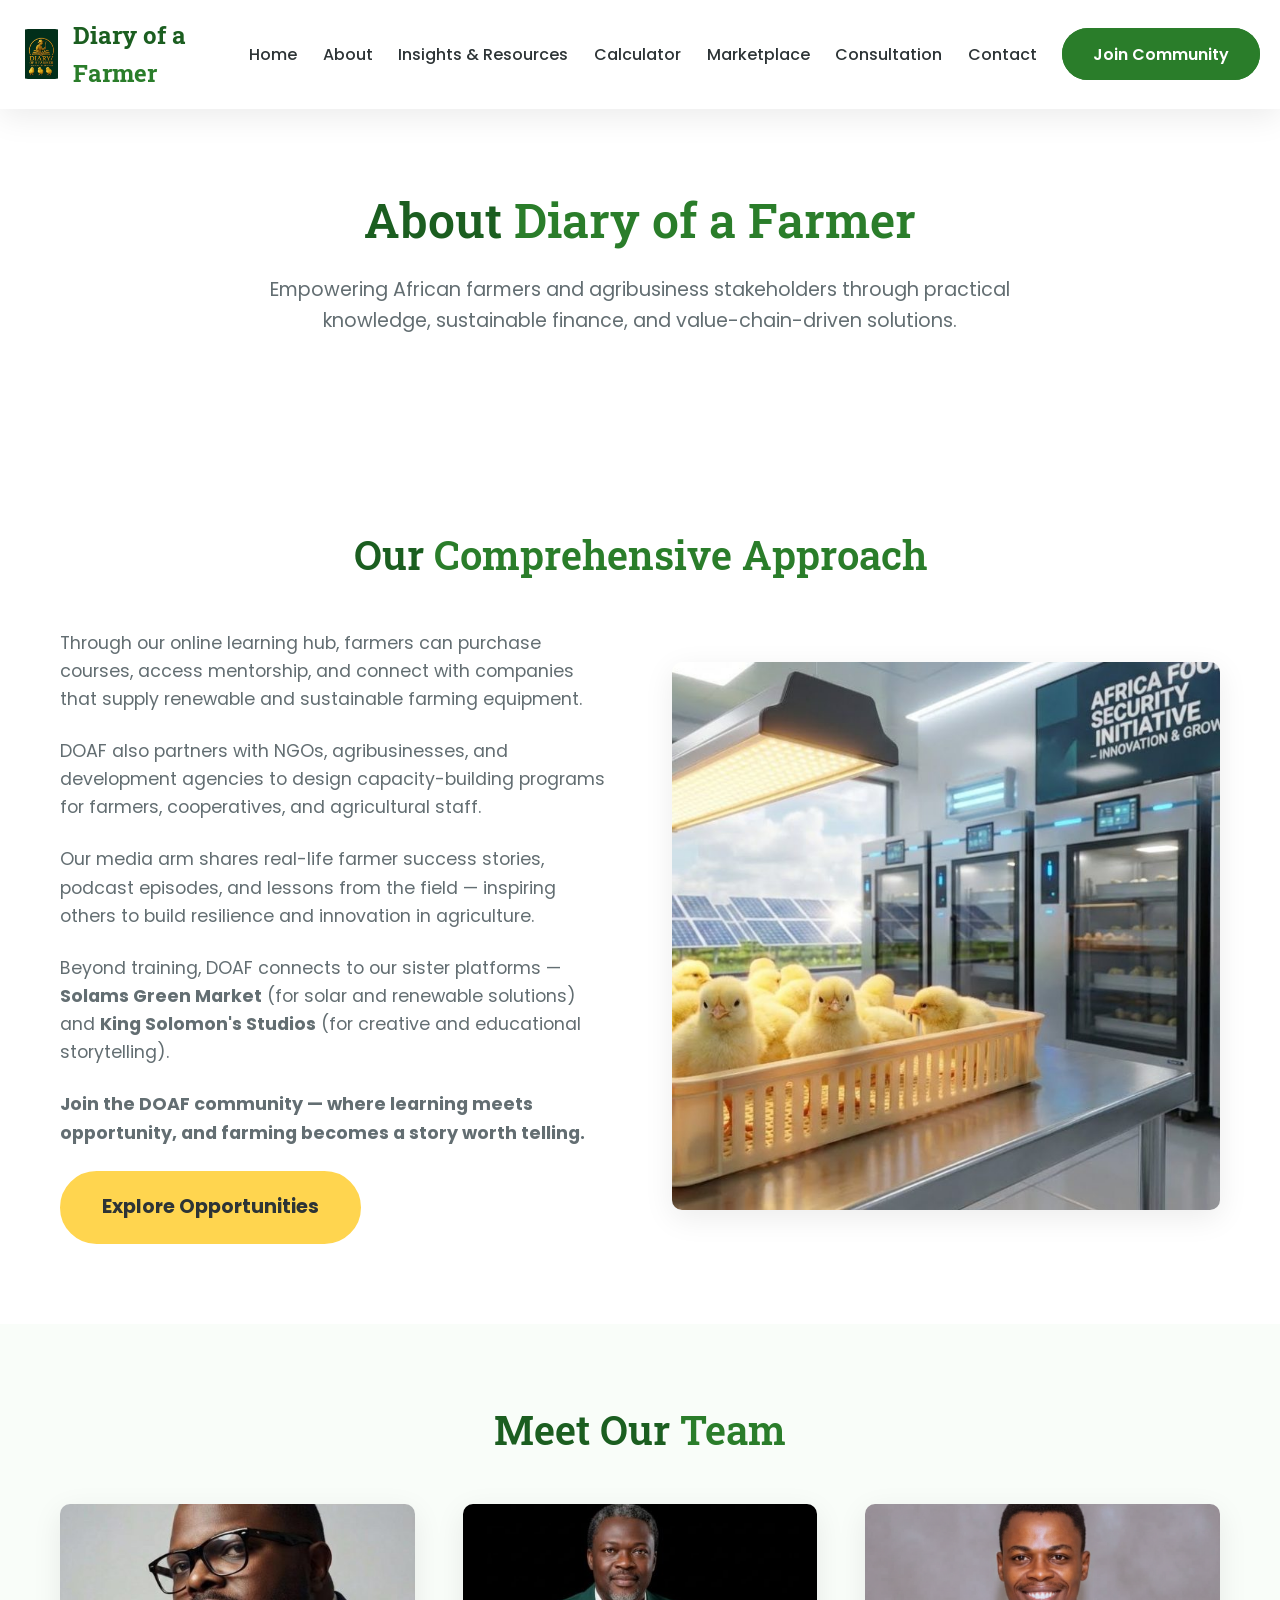
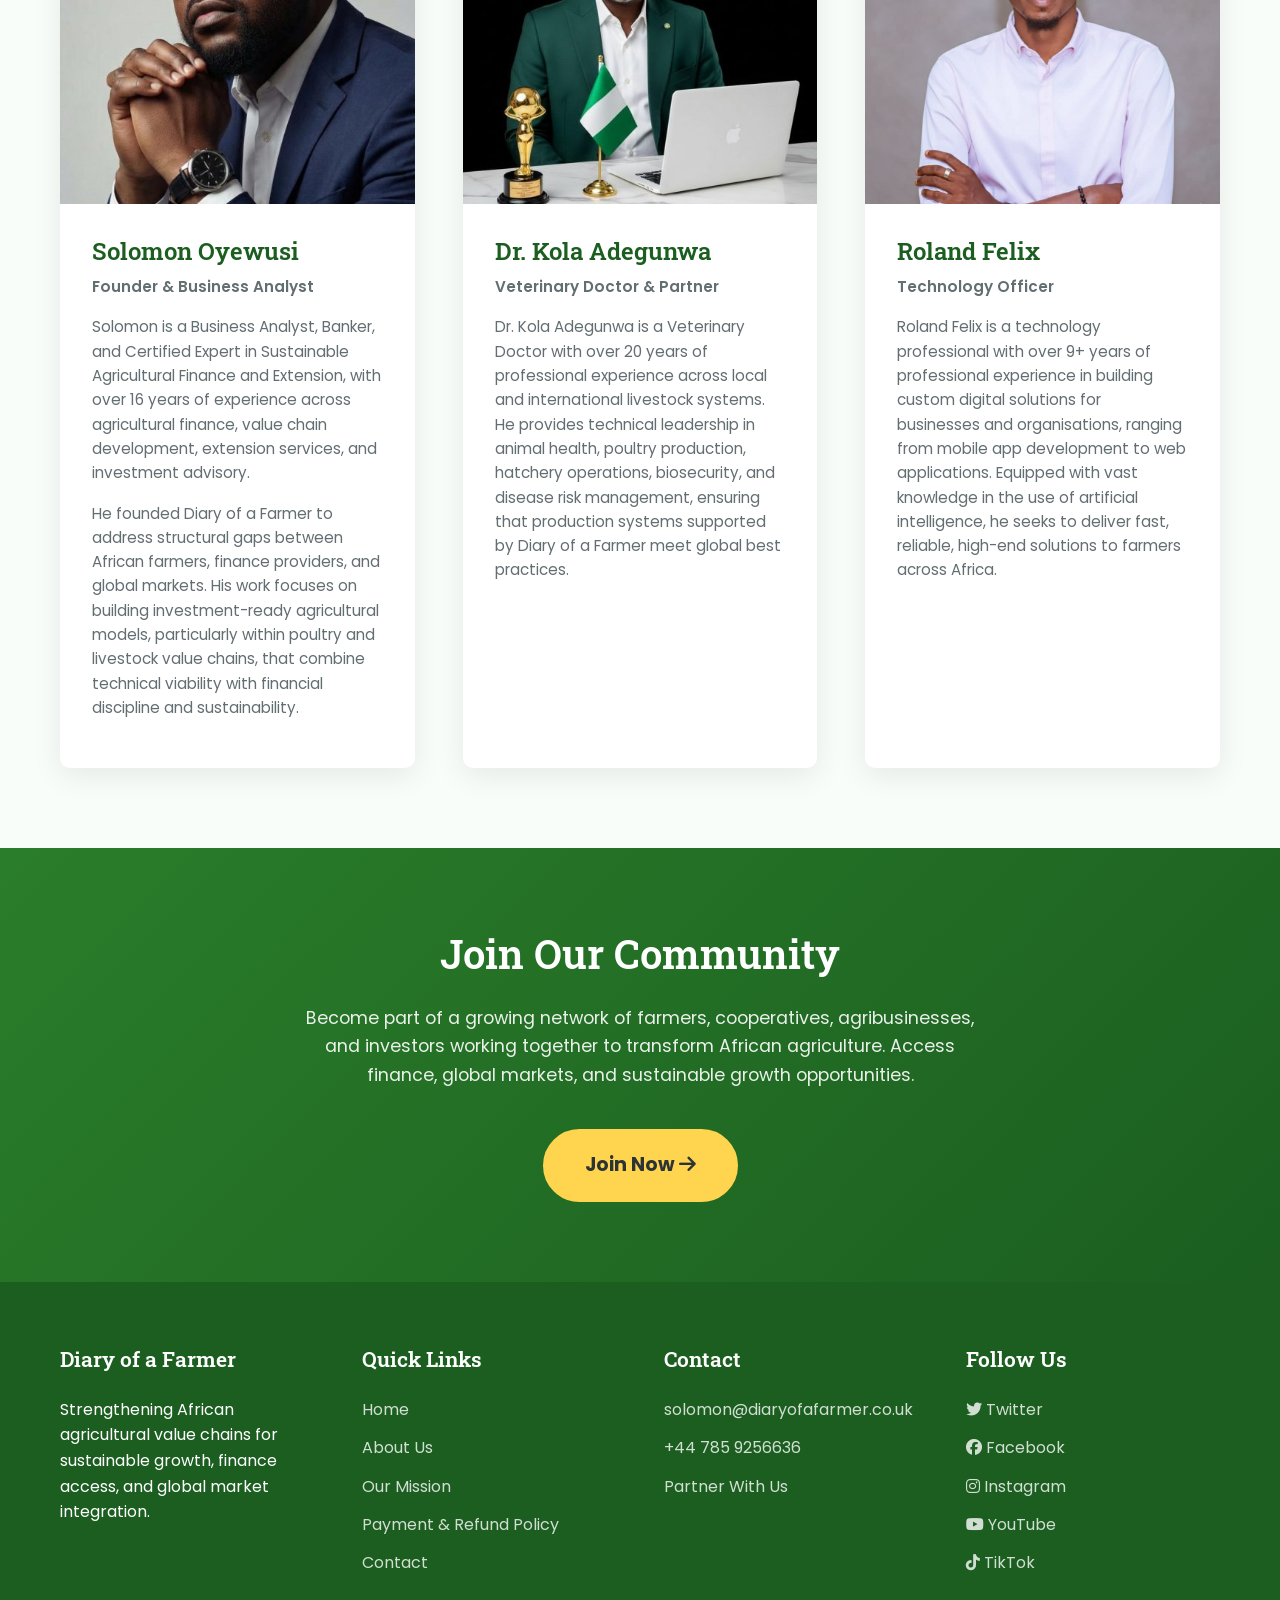
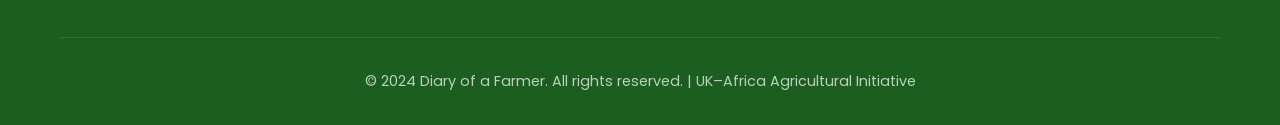
==== about.html @ 79dc4786 "Initial commit" ====
<!DOCTYPE html>
<html lang="en">
<head>
    <meta charset="UTF-8">
    <meta name="viewport" content="width=device-width, initial-scale=1.0">
    <title>About Us | Diary of a Farmer</title>
    <link rel="stylesheet" href="https://cdnjs.cloudflare.com/ajax/libs/font-awesome/6.4.0/css/all.min.css">
    <link rel="preconnect" href="https://fonts.googleapis.com">
    <link rel="preconnect" href="https://fonts.gstatic.com" crossorigin>
    <link href="https://fonts.googleapis.com/css2?family=Poppins:wght@300;400;500;600;700&family=Roboto+Slab:wght@400;500;600;700&display=swap" rel="stylesheet">
    <link rel="icon" type="image/jpeg" href="image/logo.jpeg">
    <link rel="stylesheet" href="styles.css">
</head>
<body>
    <!-- Header & Navigation (loaded dynamically) -->
    <header data-component="header"></header>

    <!-- Hero Section -->
    <section class="hero">
        <div class="container hero-content">
            <h1>About <span>Diary of a Farmer</span></h1>
            <p class="hero-subtitle">Empowering African farmers and agribusiness stakeholders through practical knowledge, sustainable finance, and value-chain-driven solutions.</p>
        </div>
    </section>

    <!-- About Content Section -->
    <section class="section">
        <div class="container">
            <h2 class="section-title">Our <span>Comprehensive Approach</span></h2>
            <div class="about-content">
                <div class="about-text">
                    <p>Through our online learning hub, farmers can purchase courses, access mentorship, and connect with companies that supply renewable and sustainable farming equipment.</p>
                    
                    <p>DOAF also partners with NGOs, agribusinesses, and development agencies to design capacity-building programs for farmers, cooperatives, and agricultural staff.</p>
                    
                    <p>Our media arm shares real-life farmer success stories, podcast episodes, and lessons from the field — inspiring others to build resilience and innovation in agriculture.</p>
                    
                    <p>Beyond training, DOAF connects to our sister platforms — <strong>Solams Green Market</strong> (for solar and renewable solutions) and <strong>King Solomon's Studios</strong> (for creative and educational storytelling).</p>
                    
                    <p><strong>Join the DOAF community — where learning meets opportunity, and farming becomes a story worth telling.</strong></p>
                    
                    <a href="index.html#join" class="cta-button-large">Explore Opportunities</a>
                </div>
                <div class="about-image">
                    <img src="image/about.jpg" alt="Diary of a Farmer - Community and Learning">
                </div>
            </div>
        </div>
    </section>

    <!-- Team Section -->
    <section class="section mission">
        <div class="container">
            <h2 class="section-title">Meet Our <span>Team</span></h2>
            <div class="team-members-grid">
                <div class="team-member-card">
                    <div class="team-image">
                        <img src="image/founder.jpg" alt="Solomon Oyewusi - Founder">
                    </div>
                    <div class="team-info">
                        <h3>Solomon Oyewusi</h3>
                        <p class="team-role">Founder & Business Analyst</p>
                        <p>Solomon is a Business Analyst, Banker, and Certified Expert in Sustainable Agricultural Finance and Extension, with over 16 years of experience across agricultural finance, value chain development, extension services, and investment advisory.</p>
                        <p>He founded Diary of a Farmer to address structural gaps between African farmers, finance providers, and global markets. His work focuses on building investment-ready agricultural models, particularly within poultry and livestock value chains, that combine technical viability with financial discipline and sustainability.</p>
                    </div>
                </div>

                <div class="team-member-card">
                    <div class="team-image">
                        <img src="image/vet.jpg" alt="Dr. Kola Adegunwa - Veterinary Doctor">
                    </div>
                    <div class="team-info">
                        <h3>Dr. Kola Adegunwa</h3>
                        <p class="team-role">Veterinary Doctor & Partner</p>
                        <p>Dr. Kola Adegunwa is a Veterinary Doctor with over 20 years of professional experience across local and international livestock systems. He provides technical leadership in animal health, poultry production, hatchery operations, biosecurity, and disease risk management, ensuring that production systems supported by Diary of a Farmer meet global best practices.</p>
                    </div>
                </div>

                <div class="team-member-card">
                    <div class="team-image">
                        <img src="image/tech-officer.PNG" alt="Roland Felix - Technology Officer">
                    </div>
                    <div class="team-info">
                        <h3>Roland Felix</h3>
                        <p class="team-role">Technology Officer</p>
                        <p>Roland Felix is a technology professional with over 9+ years of professional experience in building custom digital solutions for businesses and organisations, ranging from mobile app development to web applications. Equipped with vast knowledge in the use of artificial intelligence, he seeks to deliver fast, reliable, high-end solutions to farmers across Africa.</p>
                    </div>
                </div>
            </div>
        </div>
    </section>
    
     <!-- CTA Section -->
    <section class="cta-section" id="join">
        <div class="container">
            <h2>Join Our Community</h2>
            <p>Become part of a growing network of farmers, cooperatives, agribusinesses, and investors working together to transform African agriculture. Access finance, global markets, and sustainable growth opportunities.</p>
            <a href="#" class="cta-button-large" id="joinButton">Join Now <i class="fas fa-arrow-right"></i></a>
        </div>
    </section>

    <!-- Footer (loaded dynamically) -->
    <footer data-component="footer"></footer>

    <script src="script.js"></script>
</body>
</html>
---- styles.css ----
:root {
    --primary-green: #2a7d2a;
    --light-green: #4caf50;
    --dark-green: #1b5e20;
    --accent-yellow: #ffd54f;
    --light-bg: #f9fdf9;
    --dark-text: #2d3436;
    --light-text: #636e72;
    --white: #ffffff;
    --shadow: 0 8px 30px rgba(0, 0, 0, 0.08);
    --transition: all 0.3s ease;
}

* {
    margin: 0;
    padding: 0;
    box-sizing: border-box;
}

html {
    scroll-behavior: smooth;
}

body {
    font-family: 'Poppins', sans-serif;
    line-height: 1.6;
    color: var(--dark-text);
    background-color: var(--white);
    overflow-x: hidden;
}

h1, h2, h3, h4 {
    font-family: 'Roboto Slab', serif;
    font-weight: 600;
    line-height: 1.3;
    margin-bottom: 1rem;
}

.container {
    width: 100%;
    max-width: 1200px;
    margin: 0 auto;
    padding: 0 20px;
}

/* Header & Navigation */
header {
    background-color: var(--white);
    box-shadow: var(--shadow);
    position: sticky;
    top: 0;
    z-index: 1000;
    padding: 1rem 0;
}

.header-container {
    display: flex;
    justify-content: space-between;
    align-items: center;
    max-width: 1400px;
    width: 100%;
    margin: 0 auto;
}

.logo {
    display: flex;
    align-items: center;
    gap: 10px;
    text-decoration: none;
}

.logo-icon {
    color: var(--primary-green);
    font-size: 2rem;
}

.logo-img {
    width: 50px;
    height: 50px;
    object-fit: contain;
    border-radius: 8px;
}

.logo-text {
    font-family: 'Roboto Slab', serif;
    font-weight: 700;
    font-size: 1.5rem;
    color: var(--dark-green);
}

.logo-text span {
    color: var(--primary-green);
}

.nav-menu {
    display: flex;
    list-style: none;
    gap: 1.6rem;
    flex-wrap: nowrap;
}

.nav-menu > li {
    white-space: nowrap;
}

.dropdown {
    position: relative;
}

.dropdown-toggle {
    background: none;
    border: none;
    cursor: pointer;
    font-size: 1rem;
    font-family: 'Poppins', sans-serif;
    padding: 0;
}

.dropdown-toggle::after {
    content: '\25BE';
    margin-left: 0.45rem;
    font-size: 0.75rem;
    color: var(--light-text);
}

.dropdown-menu {
    list-style: none;
    position: absolute;
    top: calc(100% + 0.8rem);
    left: 0;
    min-width: 220px;
    background-color: var(--white);
    border-radius: 12px;
    box-shadow: var(--shadow);
    padding: 0.8rem 0;
    display: flex;
    flex-direction: column;
    gap: 0.2rem;
    opacity: 0;
    visibility: hidden;
    transform: translateY(10px);
    transition: var(--transition);
    z-index: 1001;
}

.dropdown-menu .nav-link {
    display: block;
    padding: 0.55rem 1.3rem;
    font-weight: 500;
}

.dropdown-menu .nav-link::after {
    display: none;
}

.dropdown.open .dropdown-menu,
.dropdown:hover .dropdown-menu {
    opacity: 1;
    visibility: visible;
    transform: translateY(0);
}

.dropdown.open .dropdown-toggle::after,
.dropdown:hover .dropdown-toggle::after {
    color: var(--primary-green);
}

.nav-link {
    text-decoration: none;
    color: var(--dark-text);
    font-weight: 500;
    transition: var(--transition);
    position: relative;
}

.nav-link:hover {
    color: var(--primary-green);
}

.nav-link::after {
    content: '';
    position: absolute;
    width: 0;
    height: 2px;
    background-color: var(--primary-green);
    bottom: -5px;
    left: 0;
    transition: var(--transition);
}

.nav-link:hover::after {
    width: 100%;
}

.cta-button {
    background-color: var(--primary-green);
    color: var(--white);
    padding: 0.8rem 1.8rem;
    border-radius: 50px;
    text-decoration: none;
    font-weight: 600;
    transition: var(--transition);
    border: 2px solid var(--primary-green);
}

.cta-button:hover {
    background-color: transparent;
    color: var(--primary-green);
}

.mobile-menu-btn {
    display: none;
    background: none;
    border: none;
    font-size: 1.5rem;
    color: var(--dark-green);
    cursor: pointer;
}

/* Hero Section */
.hero {
    padding: 5rem 0;
    background: linear-gradient(rgba(255, 255, 255, 0.9), rgba(255, 255, 255, 0.9)), url('https://images.unsplash.com/photo-1500382017468-9049fed747ef?ixlib=rb-4.0.3&ixid=M3wxMjA3fDB8MHxwaG90by1wYWdlfHx8fGVufDB8fHx8fA%3D%3D&auto=format&fit=crop&w=2070&q=80');
    background-size: cover;
    background-position: center;
}

.hero-content {
    max-width: 800px;
    text-align: center;
    margin: 0 auto;
}

.hero h1 {
    font-size: 3rem;
    color: var(--dark-green);
    margin-bottom: 1.5rem;
}

.hero h1 span {
    color: var(--primary-green);
}

.hero-subtitle {
    font-size: 1.2rem;
    color: var(--light-text);
    margin-bottom: 2rem;
}

.tagline {
    display: inline-block;
    background-color: var(--accent-yellow);
    color: var(--dark-text);
    padding: 0.5rem 1.5rem;
    border-radius: 50px;
    font-weight: 600;
    margin-bottom: 2rem;
    font-size: 1.1rem;
}

/* About Section */
.section {
    padding: 5rem 0;
}

.section-title {
    text-align: center;
    font-size: 2.5rem;
    color: var(--dark-green);
    margin-bottom: 3rem;
}

.section-title span {
    color: var(--primary-green);
}

.about-content {
    display: grid;
    grid-template-columns: 1fr 1fr;
    gap: 4rem;
    align-items: center;
}

.about-text p {
    margin-bottom: 1.5rem;
    font-size: 1.1rem;
    color: var(--light-text);
}

.highlight-box {
    background-color: var(--light-bg);
    border-left: 5px solid var(--primary-green);
    padding: 2rem;
    border-radius: 0 10px 10px 0;
    margin-top: 2rem;
}

.highlight-box h3 {
    color: var(--dark-green);
    margin-bottom: 1rem;
}

.about-image {
    border-radius: 10px;
    overflow: hidden;
    box-shadow: var(--shadow);
}

.about-image img {
    width: 100%;
    height: auto;
    display: block;
    transition: transform 0.5s ease;
}

.about-image:hover img {
    transform: scale(1.05);
}

/* Mission Section */
.mission {
    background-color: var(--light-bg);
}

.mission-cards {
    display: grid;
    grid-template-columns: repeat(auto-fit, minmax(300px, 1fr));
    gap: 2rem;
    margin-top: 3rem;
}

.mission-card {
    background-color: var(--white);
    padding: 2rem;
    border-radius: 10px;
    box-shadow: var(--shadow);
    transition: var(--transition);
    text-align: center;
    background-size: cover;
    background-position: center;
    position: relative;
    min-height: 400px;
    display: flex;
    flex-direction: column;
    justify-content: flex-end;
    overflow: hidden;
}

.mission-card::before {
    content: '';
    position: absolute;
    top: 0;
    left: 0;
    right: 0;
    bottom: 0;
    background: linear-gradient(180deg, rgba(0,0,0,0.3) 0%, rgba(0,0,0,0.7) 100%);
    z-index: 1;
}

.mission-card-content {
    position: relative;
    z-index: 2;
    color: var(--white);
    width: 100%;
    display: flex;
    flex-direction: column;
    align-items: center;
}

.mission-card h3 {
    color: var(--white);
}

.mission-card p {
    color: rgba(255,255,255,0.95);
}

.mission-card:hover {
    transform: translateY(-10px);
}

.mission-icon {
    font-size: 3rem;
    color: var(--white);
    margin-bottom: 1.5rem;
}

/* Blog Section */
.blog-section {
    background-color: var(--white);
}

.blog-grid {
    display: grid;
    grid-template-columns: repeat(auto-fit, minmax(280px, 1fr));
    gap: 2rem;
}

.blog-card {
    background-color: var(--white);
    border: 1px solid #e8efe8;
    border-radius: 12px;
    overflow: hidden;
    box-shadow: var(--shadow);
    transition: var(--transition);
    display: flex;
    flex-direction: column;
}

.blog-card:hover {
    transform: translateY(-6px);
}

.blog-image {
    width: 100%;
    height: 200px;
    object-fit: cover;
    background: linear-gradient(135deg, #e8f5e9, #f1f8e9);
}

.blog-card-body {
    padding: 1.4rem;
    display: flex;
    flex-direction: column;
    gap: 0.9rem;
    flex: 1;
}

.blog-date {
    font-size: 0.9rem;
    color: var(--light-text);
}

.blog-card-title {
    font-size: 1.3rem;
    color: var(--dark-green);
    margin: 0;
}

.blog-excerpt {
    color: var(--light-text);
    margin: 0;
}

.blog-read-link {
    margin-top: auto;
    color: var(--primary-green);
    text-decoration: none;
    font-weight: 600;
}

.blog-read-link:hover {
    color: var(--dark-green);
}

.blog-status {
    grid-column: 1 / -1;
    text-align: center;
    color: var(--light-text);
    font-size: 1.05rem;
}

.blog-footer-link {
    margin-top: 2rem;
    text-align: center;
}

/* Marketplace Section */
.marketplace-section {
    background-color: var(--light-bg);
}

.marketplace-grid {
    display: grid;
    grid-template-columns: repeat(auto-fit, minmax(250px, 1fr));
    gap: 2rem;
}

.product-card {
    background-color: var(--white);
    border: 1px solid #e8efe8;
    border-radius: 12px;
    overflow: hidden;
    box-shadow: var(--shadow);
    transition: var(--transition);
    display: flex;
    flex-direction: column;
}

.product-card:hover {
    transform: translateY(-6px);
    box-shadow: 0 12px 40px rgba(0, 0, 0, 0.12);
}

.product-image-wrapper {
    position: relative;
    overflow: hidden;
    height: 220px;
}

.product-image {
    width: 100%;
    height: 100%;
    object-fit: cover;
    background: linear-gradient(135deg, #e8f5e9, #f1f8e9);
    transition: transform 0.3s ease;
}

.product-card:hover .product-image {
    transform: scale(1.05);
}

.product-overlay {
    position: absolute;
    top: 0;
    left: 0;
    right: 0;
    bottom: 0;
    background-color: rgba(42, 125, 42, 0.85);
    display: flex;
    align-items: center;
    justify-content: center;
    opacity: 0;
    transition: opacity 0.3s ease;
}

.product-card:hover .product-overlay {
    opacity: 1;
}

.view-product-btn {
    background-color: var(--accent-yellow);
    color: var(--dark-text);
    padding: 0.8rem 1.5rem;
    border-radius: 25px;
    text-decoration: none;
    font-weight: 600;
    font-size: 0.95rem;
    transition: var(--transition);
    display: inline-flex;
    align-items: center;
    gap: 0.5rem;
}

.view-product-btn:hover {
    background-color: var(--white);
    transform: scale(1.05);
}

.product-card-body {
    padding: 1.4rem;
    display: flex;
    flex-direction: column;
    gap: 0.8rem;
    flex: 1;
}

.product-title {
    font-size: 1.1rem;
    color: var(--dark-green);
    margin: 0;
    line-height: 1.4;
}

.product-description {
    color: var(--light-text);
    margin: 0;
    font-size: 0.9rem;
    line-height: 1.5;
    flex-grow: 1;
}

.product-price {
    margin-top: auto;
    font-weight: 700;
    font-size: 1.2rem;
    color: var(--primary-green);
}

.original-price {
    color: var(--light-text);
    text-decoration: line-through;
    font-size: 0.9rem;
    margin-right: 0.8rem;
}

.sale-price {
    color: #d32f2f;
    font-size: 1.3rem;
}

.marketplace-status {
    grid-column: 1 / -1;
    text-align: center;
    color: var(--light-text);
    font-size: 1.05rem;
}

.marketplace-footer-link {
    margin-top: 2rem;
    text-align: center;
}

.marketplace-policy-note {
    margin-top: 1rem;
    text-align: center;
    color: var(--light-text);
    font-size: 0.95rem;
    line-height: 1.5;
}

.marketplace-policy-note a {
    color: var(--primary-green);
    font-weight: 600;
    text-decoration: none;
}

.marketplace-policy-note a:hover {
    text-decoration: underline;
}

/* CTA Section */
.cta-section {
    text-align: center;
    padding: 5rem 0;
    background: linear-gradient(135deg, var(--primary-green), var(--dark-green));
    color: var(--white);
}

.cta-section h2 {
    font-size: 2.5rem;
    margin-bottom: 1.5rem;
}

.cta-section p {
    max-width: 700px;
    margin: 0 auto 2.5rem;
    font-size: 1.1rem;
    opacity: 0.9;
}

.cta-button-large {
    background-color: var(--accent-yellow);
    color: var(--dark-text);
    padding: 1.2rem 2.5rem;
    border-radius: 50px;
    text-decoration: none;
    font-weight: 700;
    font-size: 1.2rem;
    transition: var(--transition);
    display: inline-block;
    border: 2px solid var(--accent-yellow);
}

.cta-button-large:hover {
    background-color: transparent;
    color: var(--accent-yellow);
}

/* Footer */
footer {
    background-color: var(--dark-green);
    color: var(--white);
    padding: 4rem 0 2rem;
}

.footer-content {
    display: grid;
    grid-template-columns: repeat(auto-fit, minmax(250px, 1fr));
    gap: 3rem;
    margin-bottom: 3rem;
}

.footer-column h3 {
    color: var(--white);
    margin-bottom: 1.5rem;
    font-size: 1.3rem;
}

.footer-links {
    list-style: none;
}

.footer-links li {
    margin-bottom: 0.8rem;
}

.footer-links a {
    color: rgba(255, 255, 255, 0.8);
    text-decoration: none;
    transition: var(--transition);
}

.footer-links a:hover {
    color: var(--accent-yellow);
    padding-left: 5px;
}

.copyright {
    text-align: center;
    padding-top: 2rem;
    border-top: 1px solid rgba(255, 255, 255, 0.1);
    color: rgba(255, 255, 255, 0.7);
    font-size: 0.9rem;
}

/* Responsive Design */
@media (max-width: 992px) {
    .hero h1 {
        font-size: 2.5rem;
    }
    
    .about-content {
        grid-template-columns: 1fr;
        gap: 3rem;
    }
    
    .about-image {
        order: -1;
    }
}

@media (max-width: 768px) {
    .nav-menu {
        position: fixed;
        top: 80px;
        left: -100%;
        flex-direction: column;
        background-color: var(--white);
        width: 100%;
        text-align: center;
        transition: var(--transition);
        box-shadow: var(--shadow);
        padding: 2rem 0;
        z-index: 999;
    }

    .nav-menu.active {
        left: 0;
    }

    .mobile-menu-btn {
        display: block;
    }

    .dropdown {
        width: 100%;
    }

    .dropdown-toggle {
        width: 100%;
        text-align: center;
        padding: 0.4rem 0;
    }

    .dropdown-menu {
        position: static;
        opacity: 1;
        visibility: visible;
        transform: none;
        box-shadow: none;
        background-color: transparent;
        padding: 0;
        display: none;
    }

    .dropdown.open .dropdown-menu {
        display: flex;
    }

    .dropdown-menu .nav-link {
        padding: 0.5rem 0;
    }

    .hero h1 {
        font-size: 2rem;
    }

    .section-title {
        font-size: 2rem;
    }
    
    .cta-section h2 {
        font-size: 2rem;
    }
}

@media (max-width: 576px) {
    .hero {
        padding: 3rem 0;
    }
    
    .section {
        padding: 3rem 0;
    }
    
    .cta-section {
        padding: 3rem 0;
    }
    
    .hero h1 {
        font-size: 1.8rem;
    }
}

/* Team Members Section */
.team-members-grid {
    display: grid;
    grid-template-columns: repeat(auto-fit, minmax(350px, 1fr));
    gap: 3rem;
    margin-top: 3rem;
}

.team-member-card {
    background-color: var(--white);
    border-radius: 10px;
    box-shadow: var(--shadow);
    overflow: hidden;
    transition: var(--transition);
}

.team-member-card:hover {
    transform: translateY(-10px);
    box-shadow: 0 12px 40px rgba(0, 0, 0, 0.15);
}

.team-image {
    width: 100%;
    height: 300px;
    overflow: hidden;
}

.team-image img {
    width: 100%;
    height: 100%;
    object-fit: cover;
    transition: transform 0.5s ease;
}

.team-member-card:hover .team-image img {
    transform: scale(1.05);
}

.team-info {
    padding: 2rem;
}

.team-info h3 {
    color: var(--dark-green);
    margin-bottom: 0.5rem;
    font-size: 1.5rem;
}

.team-role {
    color: var(--primary-green);
    font-weight: 600;
    margin-bottom: 1rem;
    font-size: 1.1rem;
}

.team-info p {
    color: var(--light-text);
    font-size: 0.95rem;
    margin-bottom: 1rem;
    line-height: 1.6;
}

/* Contact Page Styles */
.contact-wrapper {
    display: grid;
    grid-template-columns: 1fr 1fr;
    gap: 4rem;
    margin-top: 3rem;
}

.contact-info {
    background-color: var(--light-bg);
    padding: 2rem;
    border-radius: 10px;
}

.contact-info .section-title {
    text-align: left;
    font-size: 2rem;
    margin-bottom: 2rem;
}

.info-items {
    display: flex;
    flex-direction: column;
    gap: 2rem;
    margin-bottom: 3rem;
}

.info-item {
    display: flex;
    gap: 1.5rem;
    align-items: flex-start;
}

.info-icon {
    font-size: 2rem;
    color: var(--primary-green);
    min-width: 50px;
    text-align: center;
}

.info-content h3 {
    color: var(--dark-green);
    margin-bottom: 0.5rem;
    font-size: 1.2rem;
}

.info-content p {
    color: var(--light-text);
    margin: 0;
}

.info-content a {
    color: var(--primary-green);
    text-decoration: none;
    font-weight: 600;
    transition: var(--transition);
}

.info-content a:hover {
    color: var(--dark-green);
}

.social-section {
    margin-top: 2rem;
    padding-top: 2rem;
    border-top: 2px solid rgba(0, 0, 0, 0.1);
}

.social-section h3 {
    color: var(--dark-green);
    margin-bottom: 1rem;
    font-size: 1.1rem;
}

.social-links-contact {
    display: flex;
    gap: 1rem;
    flex-wrap: wrap;
}

.social-link {
    display: inline-flex;
    align-items: center;
    justify-content: center;
    width: 45px;
    height: 45px;
    background-color: var(--primary-green);
    color: var(--white);
    border-radius: 50%;
    text-decoration: none;
    font-size: 1.2rem;
    transition: var(--transition);
}

.social-link:hover {
    background-color: var(--dark-green);
    transform: translateY(-5px);
}

.contact-form-container {
    background-color: var(--white);
    padding: 2rem;
    border-radius: 10px;
    box-shadow: var(--shadow);
}

.contact-form-container .section-title {
    text-align: left;
    font-size: 2rem;
    margin-bottom: 2rem;
}

.contact-form {
    display: flex;
    flex-direction: column;
    gap: 1.5rem;
}

.form-group {
    display: flex;
    flex-direction: column;
}

.form-group label {
    color: var(--dark-text);
    font-weight: 600;
    margin-bottom: 0.5rem;
    font-size: 0.95rem;
}

.form-group input,
.form-group textarea {
    padding: 0.8rem;
    border: 1px solid #ddd;
    border-radius: 5px;
    font-family: 'Poppins', sans-serif;
    font-size: 0.95rem;
    transition: var(--transition);
    color: var(--dark-text);
}

.form-group input:focus,
.form-group textarea:focus {
    outline: none;
    border-color: var(--primary-green);
    box-shadow: 0 0 0 3px rgba(42, 125, 42, 0.1);
}

.form-group textarea {
    resize: vertical;
    min-height: 120px;
}

.form-group.checkbox {
    flex-direction: row;
    align-items: flex-start;
    gap: 0.8rem;
}

.form-group.checkbox input {
    width: auto;
    height: auto;
    margin-top: 0.3rem;
    cursor: pointer;
    padding: 0;
}

.checkbox-label {
    margin: 0;
    font-weight: 400;
    font-size: 0.9rem;
    line-height: 1.5;
    color: var(--light-text);
}

/* Responsive Design - Contact */
@media (max-width: 992px) {
    .contact-wrapper {
        grid-template-columns: 1fr;
        gap: 2rem;
    }
}

@media (max-width: 768px) {
    .team-members-grid {
        grid-template-columns: 1fr;
    }

    .contact-info {
        padding: 1.5rem;
    }

    .contact-form-container {
        padding: 1.5rem;
    }
}

/* Legal Notice Page */
.legal-content {
    max-width: 900px;
    margin: 0 auto;
}

.legal-section {
    margin-bottom: 3rem;
}

.legal-section .section-title {
    text-align: center;
    margin-bottom: 2rem;
}

.notice-card {
    background-color: var(--light-bg);
    padding: 1.5rem;
    border-radius: 8px;
    margin-bottom: 1.5rem;
    border-left: 4px solid var(--primary-green);
}

.notice-card h3 {
    color: var(--dark-green);
    margin-bottom: 1rem;
    font-size: 1.2rem;
}

.notice-card p {
    color: var(--light-text);
    line-height: 1.8;
    margin-bottom: 0.5rem;
}

.notice-card p:last-child {
    margin-bottom: 0;
}

.notice-card .subtitle {
    font-size: 0.95rem;
    color: var(--light-text);
    font-style: italic;
}

.notice-card a {
    color: var(--primary-green);
    text-decoration: none;
    font-weight: 600;
    transition: var(--transition);
}

.notice-card a:hover {
    color: var(--dark-green);
    text-decoration: underline;
}

.notice-card.highlight {
    background-color: rgba(42, 125, 42, 0.05);
    border-left-color: var(--primary-green);
    padding: 2rem;
    font-size: 1.05rem;
    line-height: 1.9;
}

.notice-card.highlight p {
    color: var(--dark-text);
    font-weight: 500;
}

/* Consultation Page Styles */
.consultation-hero {
    background: linear-gradient(rgba(42, 125, 42, 0.9), rgba(27, 94, 32, 0.95)), url('https://images.unsplash.com/photo-1605000797499-95a51c5269ae?ixlib=rb-4.0.3&auto=format&fit=crop&w=2071&q=80');
    background-size: cover;
    background-position: center;
    padding: 6rem 0 4rem;
    color: var(--white);
    text-align: center;
}

.consultation-hero h1 {
    font-size: 3.5rem;
    margin-bottom: 1.5rem;
}

.consultation-hero h1 span {
    color: var(--accent-yellow);
}

.filter-badge {
    background-color: rgba(255, 213, 79, 0.2);
    border: 1px solid var(--accent-yellow);
    color: var(--accent-yellow);
    display: inline-block;
    padding: 0.8rem 1.5rem;
    border-radius: 4px;
    font-weight: 600;
    margin-bottom: 2rem;
    max-width: 800px;
    line-height: 1.5;
}

.pricing-section {
    padding: 4rem 0;
    background-color: var(--light-bg);
}

.pricing-grid {
    display: grid;
    grid-template-columns: repeat(auto-fit, minmax(280px, 1fr));
    gap: 2rem;
    margin-top: 3rem;
}

.service-card {
    background-color: var(--white);
    border-radius: 12px;
    padding: 2rem;
    box-shadow: var(--shadow);
    transition: var(--transition);
    border-top: 4px solid var(--primary-green);
    display: flex;
    flex-direction: column;
    height: 100%;
}

.service-card:hover {
    transform: translateY(-8px);
    box-shadow: 0 15px 35px rgba(0, 0, 0, 0.1);
}

.service-card h3 {
    font-size: 1.2rem;
    color: var(--dark-green);
    margin-bottom: 1rem;
    min-height: 3rem;
}

.service-price {
    background-color: rgba(42, 125, 42, 0.1);
    color: var(--dark-green);
    padding: 0.8rem;
    border-radius: 8px;
    text-align: center;
    margin-bottom: 1.5rem;
}

.price-item {
    display: flex;
    justify-content: space-between;
    align-items: center;
    margin-bottom: 0.5rem;
    font-size: 0.95rem;
}

.price-item:last-child {
    margin-bottom: 0;
}

.price-amount {
    font-weight: 700;
    color: var(--primary-green);
    font-size: 1.1rem;
}

.service-icon {
    font-size: 2.5rem;
    color: var(--primary-green);
    margin-bottom: 1.5rem;
    text-align: center;
}

.form-section {
    padding: 4rem 0;
    background-color: var(--white);
}

.consultation-form-container {
    max-width: 900px;
    margin: 0 auto;
    background-color: var(--white);
    padding: 3rem;
    border-radius: 12px;
    box-shadow: var(--shadow);
    border: 1px solid #eee;
}

.form-section-title {
    font-size: 1.8rem;
    color: var(--dark-green);
    margin-bottom: 1.5rem;
    padding-bottom: 1rem;
    border-bottom: 2px solid rgba(42, 125, 42, 0.1);
}

.form-row {
    display: grid;
    grid-template-columns: 1fr 1fr;
    gap: 2rem;
    margin-bottom: 1.5rem;
}

.radio-group-container {
    margin-bottom: 2rem;
}

.radio-group-label {
    display: block;
    font-weight: 600;
    color: var(--dark-text);
    margin-bottom: 1rem;
    font-size: 1rem;
}

.radio-options {
    display: grid;
    grid-template-columns: repeat(auto-fit, minmax(200px, 1fr));
    gap: 1rem;
}

.radio-option {
    position: relative;
}

.radio-option input[type="radio"] {
    position: absolute;
    opacity: 0;
}

.radio-option label {
    display: block;
    padding: 1rem;
    background-color: var(--light-bg);
    border: 2px solid transparent;
    border-radius: 8px;
    cursor: pointer;
    transition: var(--transition);
    text-align: center;
    font-weight: 500;
    color: var(--light-text);
}

.radio-option input[type="radio"]:checked + label {
    border-color: var(--primary-green);
    background-color: rgba(42, 125, 42, 0.05);
    color: var(--primary-green);
    font-weight: 600;
}

.radio-option label:hover {
    background-color: #f0f0f0;
}

.file-upload-wrapper {
    margin-bottom: 1.5rem;
}

.file-upload-label {
    display: flex;
    flex-direction: column;
    align-items: center;
    justify-content: center;
    padding: 2rem;
    border: 2px dashed #ccc;
    border-radius: 8px;
    cursor: pointer;
    transition: var(--transition);
    background-color: var(--light-bg);
}

.file-upload-label:hover {
    border-color: var(--primary-green);
    background-color: rgba(42, 125, 42, 0.05);
}

.file-upload-icon {
    font-size: 2rem;
    color: var(--light-text);
    margin-bottom: 0.5rem;
}

input[type="file"] {
    display: none;
}

.info-text {
    font-size: 0.85rem;
    color: #888;
    margin-top: 0.5rem;
}

.cta-button-large.is-loading {
    opacity: 0.7;
    pointer-events: none;
}

.consultation-submit-status {
    margin-top: 1rem;
    text-align: center;
    color: var(--primary-green);
    font-weight: 500;
    min-height: 1.2rem;
}

.consultation-submit-status.error {
    color: #c0392b;
}

.request-popup-overlay {
    position: fixed;
    inset: 0;
    background-color: rgba(0, 0, 0, 0.6);
    display: flex;
    align-items: center;
    justify-content: center;
    z-index: 10000;
    padding: 1rem;
}

.request-popup {
    width: 100%;
    max-width: 420px;
    background-color: var(--white);
    border-radius: 12px;
    padding: 1.5rem;
    position: relative;
    box-shadow: 0 15px 40px rgba(0, 0, 0, 0.2);
    text-align: center;
}

.request-popup h3 {
    color: var(--dark-green);
    margin-bottom: 0.75rem;
}

.request-popup p {
    color: var(--light-text);
    margin-bottom: 1.25rem;
    line-height: 1.6;
}

.request-popup-close {
    position: absolute;
    top: 0.5rem;
    right: 0.8rem;
    border: none;
    background: transparent;
    font-size: 1.7rem;
    cursor: pointer;
    color: #6c757d;
}

.request-popup-action {
    background-color: var(--primary-green);
    color: var(--white);
    border: none;
    border-radius: 30px;
    padding: 0.7rem 1.4rem;
    font-weight: 600;
    cursor: pointer;
}

/* Responsive for Consultation Page */
@media (max-width: 768px) {
    .consultation-hero h1 {
        font-size: 2.2rem;
    }
    
    .form-row {
        grid-template-columns: 1fr;
        gap: 1rem;
    }
    
    .consultation-form-container {
        padding: 1.5rem;
    }
    
    .radio-options {
        grid-template-columns: 1fr;
    }
}
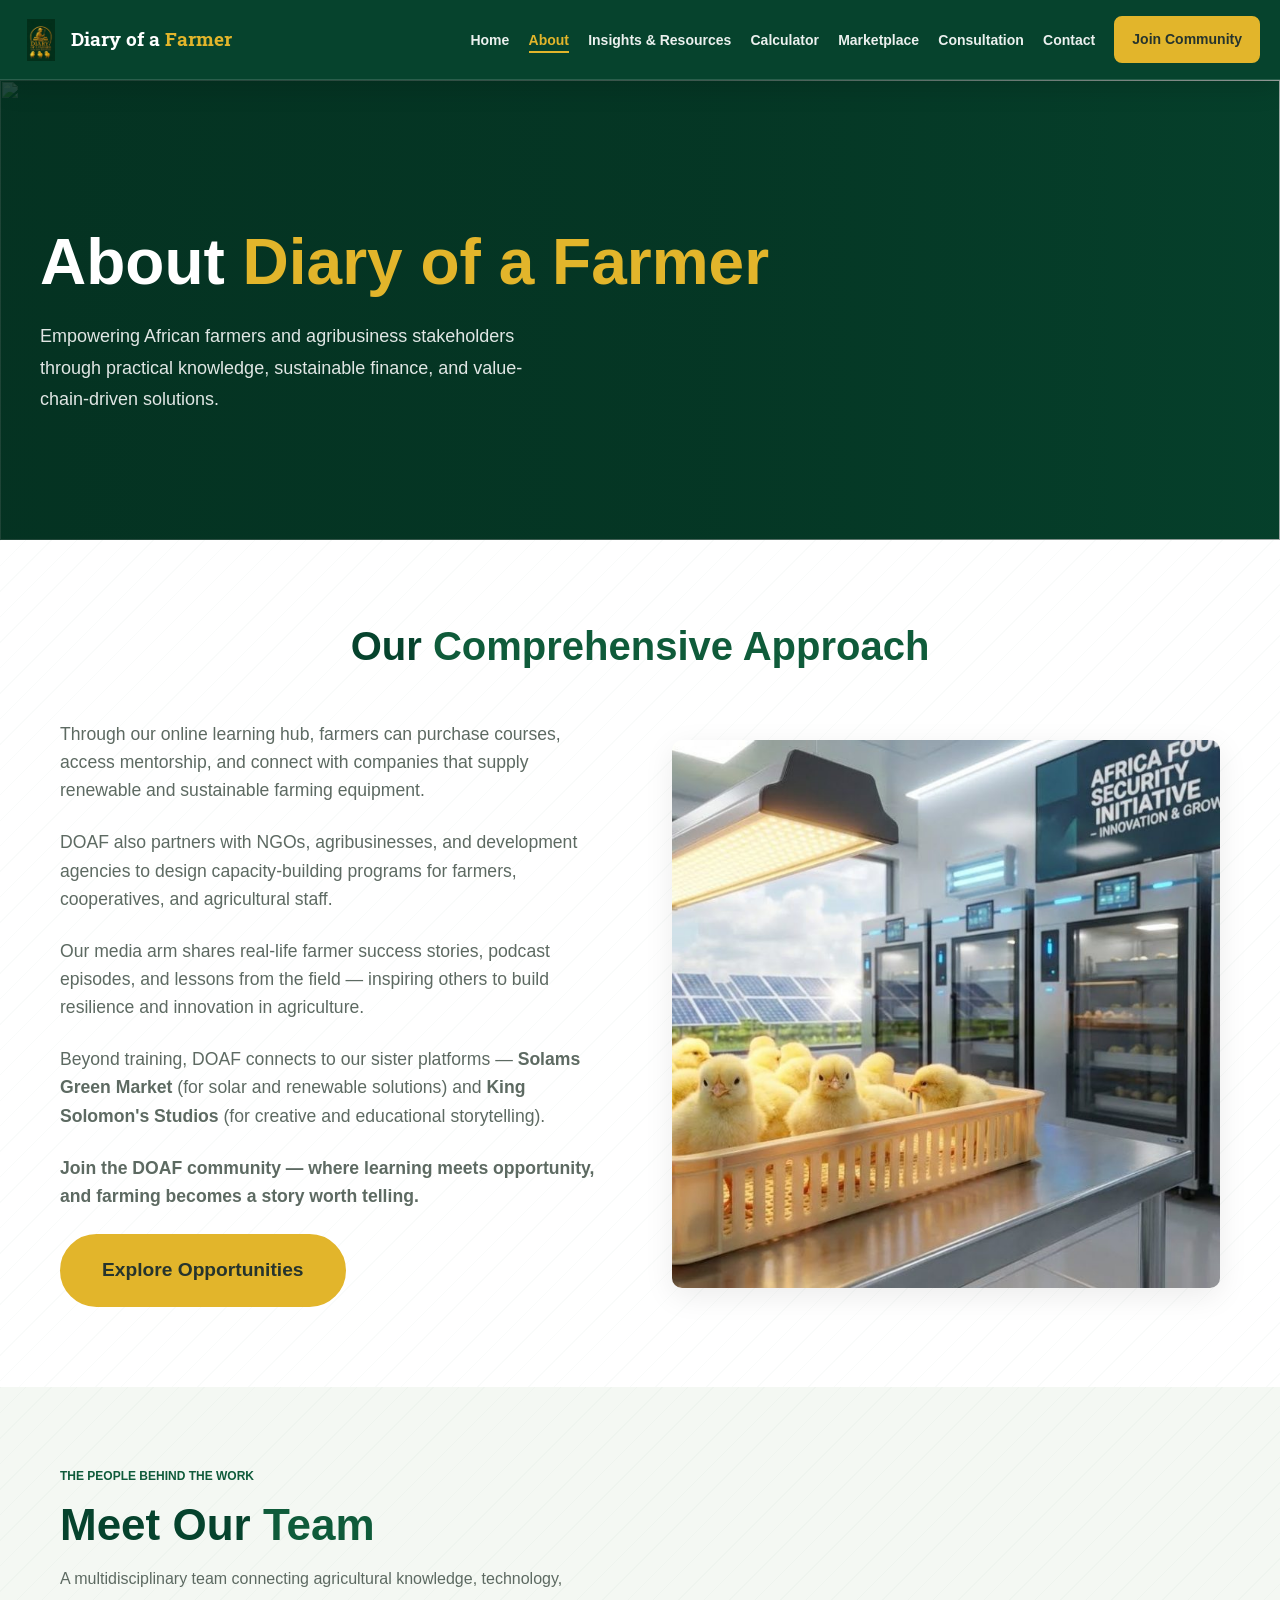
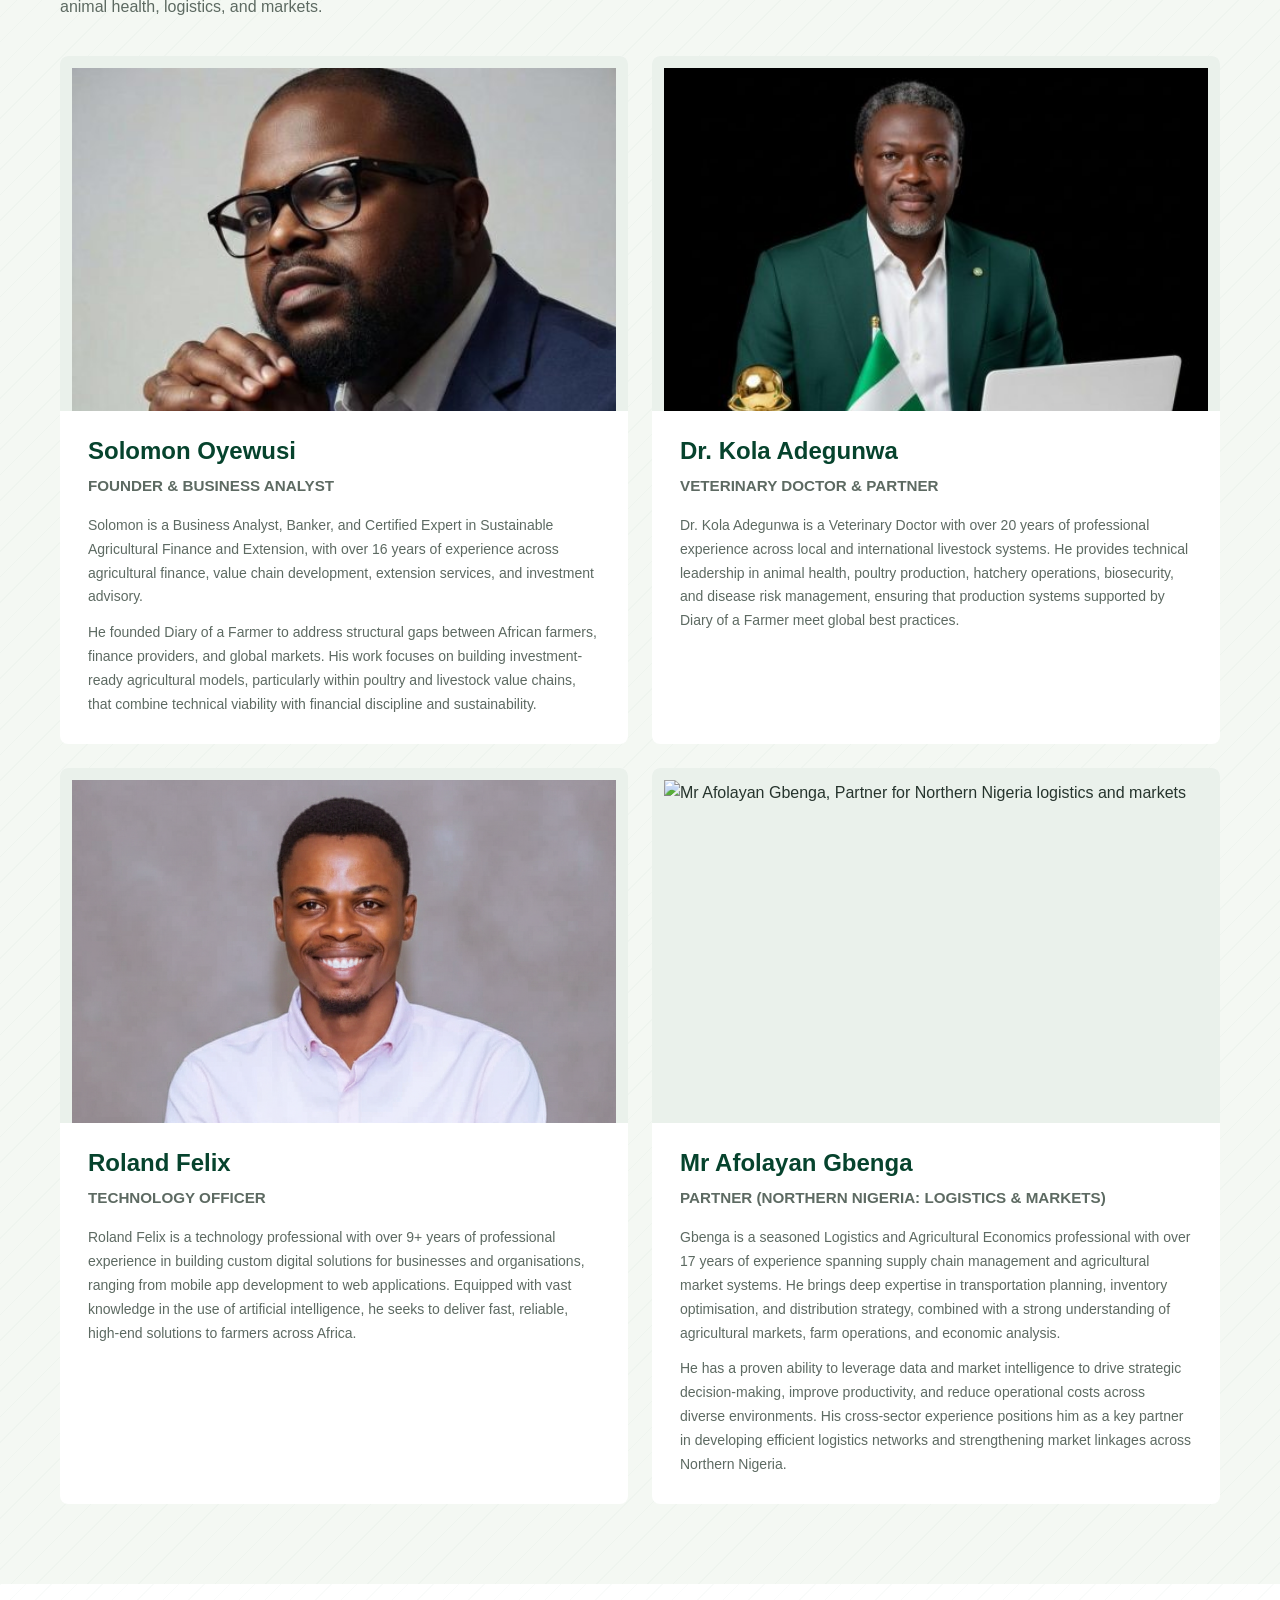
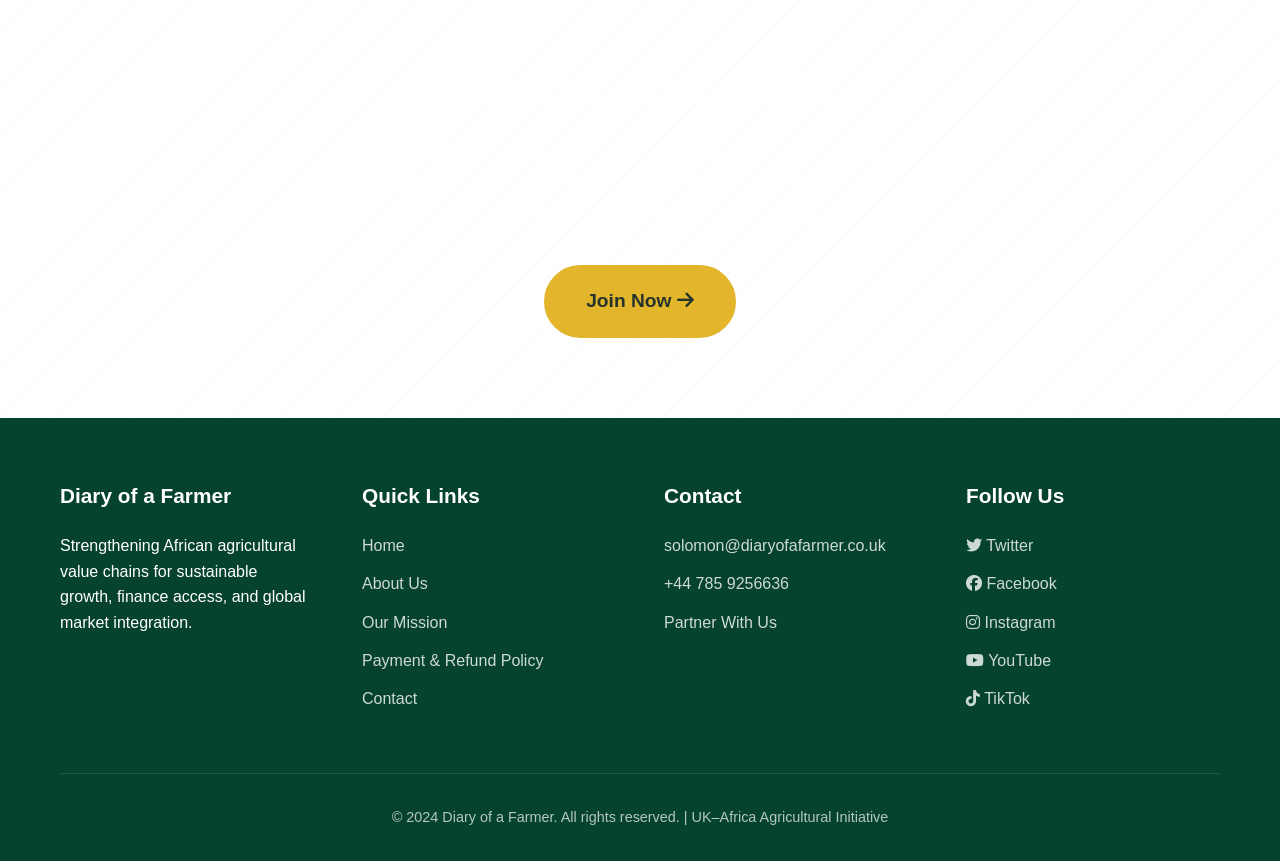
==== commit fcece3dd: "Add files via upload" ====
--- a/about.html
+++ b/about.html
@@ -1,107 +1,129 @@
-<!DOCTYPE html>
-<html lang="en">
-<head>
-    <meta charset="UTF-8">
-    <meta name="viewport" content="width=device-width, initial-scale=1.0">
-    <title>About Us | Diary of a Farmer</title>
-    <link rel="stylesheet" href="https://cdnjs.cloudflare.com/ajax/libs/font-awesome/6.4.0/css/all.min.css">
-    <link rel="preconnect" href="https://fonts.googleapis.com">
-    <link rel="preconnect" href="https://fonts.gstatic.com" crossorigin>
-    <link href="https://fonts.googleapis.com/css2?family=Poppins:wght@300;400;500;600;700&family=Roboto+Slab:wght@400;500;600;700&display=swap" rel="stylesheet">
-    <link rel="icon" type="image/jpeg" href="image/logo.jpeg">
-    <link rel="stylesheet" href="styles.css">
-</head>
-<body>
-    <!-- Header & Navigation (loaded dynamically) -->
-    <header data-component="header"></header>
-
-    <!-- Hero Section -->
-    <section class="hero">
-        <div class="container hero-content">
-            <h1>About <span>Diary of a Farmer</span></h1>
-            <p class="hero-subtitle">Empowering African farmers and agribusiness stakeholders through practical knowledge, sustainable finance, and value-chain-driven solutions.</p>
-        </div>
-    </section>
-
-    <!-- About Content Section -->
-    <section class="section">
-        <div class="container">
-            <h2 class="section-title">Our <span>Comprehensive Approach</span></h2>
-            <div class="about-content">
-                <div class="about-text">
-                    <p>Through our online learning hub, farmers can purchase courses, access mentorship, and connect with companies that supply renewable and sustainable farming equipment.</p>
-                    
-                    <p>DOAF also partners with NGOs, agribusinesses, and development agencies to design capacity-building programs for farmers, cooperatives, and agricultural staff.</p>
-                    
-                    <p>Our media arm shares real-life farmer success stories, podcast episodes, and lessons from the field — inspiring others to build resilience and innovation in agriculture.</p>
-                    
-                    <p>Beyond training, DOAF connects to our sister platforms — <strong>Solams Green Market</strong> (for solar and renewable solutions) and <strong>King Solomon's Studios</strong> (for creative and educational storytelling).</p>
-                    
-                    <p><strong>Join the DOAF community — where learning meets opportunity, and farming becomes a story worth telling.</strong></p>
-                    
-                    <a href="index.html#join" class="cta-button-large">Explore Opportunities</a>
-                </div>
-                <div class="about-image">
-                    <img src="image/about.jpg" alt="Diary of a Farmer - Community and Learning">
-                </div>
-            </div>
-        </div>
-    </section>
-
-    <!-- Team Section -->
-    <section class="section mission">
-        <div class="container">
-            <h2 class="section-title">Meet Our <span>Team</span></h2>
-            <div class="team-members-grid">
-                <div class="team-member-card">
-                    <div class="team-image">
-                        <img src="image/founder.jpg" alt="Solomon Oyewusi - Founder">
-                    </div>
-                    <div class="team-info">
-                        <h3>Solomon Oyewusi</h3>
-                        <p class="team-role">Founder & Business Analyst</p>
-                        <p>Solomon is a Business Analyst, Banker, and Certified Expert in Sustainable Agricultural Finance and Extension, with over 16 years of experience across agricultural finance, value chain development, extension services, and investment advisory.</p>
-                        <p>He founded Diary of a Farmer to address structural gaps between African farmers, finance providers, and global markets. His work focuses on building investment-ready agricultural models, particularly within poultry and livestock value chains, that combine technical viability with financial discipline and sustainability.</p>
-                    </div>
-                </div>
-
-                <div class="team-member-card">
-                    <div class="team-image">
-                        <img src="image/vet.jpg" alt="Dr. Kola Adegunwa - Veterinary Doctor">
-                    </div>
-                    <div class="team-info">
-                        <h3>Dr. Kola Adegunwa</h3>
-                        <p class="team-role">Veterinary Doctor & Partner</p>
-                        <p>Dr. Kola Adegunwa is a Veterinary Doctor with over 20 years of professional experience across local and international livestock systems. He provides technical leadership in animal health, poultry production, hatchery operations, biosecurity, and disease risk management, ensuring that production systems supported by Diary of a Farmer meet global best practices.</p>
-                    </div>
-                </div>
-
-                <div class="team-member-card">
-                    <div class="team-image">
-                        <img src="image/tech-officer.PNG" alt="Roland Felix - Technology Officer">
-                    </div>
-                    <div class="team-info">
-                        <h3>Roland Felix</h3>
-                        <p class="team-role">Technology Officer</p>
-                        <p>Roland Felix is a technology professional with over 9+ years of professional experience in building custom digital solutions for businesses and organisations, ranging from mobile app development to web applications. Equipped with vast knowledge in the use of artificial intelligence, he seeks to deliver fast, reliable, high-end solutions to farmers across Africa.</p>
-                    </div>
-                </div>
-            </div>
-        </div>
-    </section>
-    
-     <!-- CTA Section -->
-    <section class="cta-section" id="join">
-        <div class="container">
-            <h2>Join Our Community</h2>
-            <p>Become part of a growing network of farmers, cooperatives, agribusinesses, and investors working together to transform African agriculture. Access finance, global markets, and sustainable growth opportunities.</p>
-            <a href="#" class="cta-button-large" id="joinButton">Join Now <i class="fas fa-arrow-right"></i></a>
-        </div>
-    </section>
-
-    <!-- Footer (loaded dynamically) -->
-    <footer data-component="footer"></footer>
-
-    <script src="script.js"></script>
-</body>
-</html>
+<!DOCTYPE html>
+<html lang="en">
+<head>
+    <meta charset="UTF-8">
+    <meta name="viewport" content="width=device-width, initial-scale=1.0">
+    <title>About Us | Diary of a Farmer</title>
+    <link rel="stylesheet" href="https://cdnjs.cloudflare.com/ajax/libs/font-awesome/6.4.0/css/all.min.css">
+    <link rel="preconnect" href="https://fonts.googleapis.com">
+    <link rel="preconnect" href="https://fonts.gstatic.com" crossorigin>
+    <link href="https://fonts.googleapis.com/css2?family=Poppins:wght@300;400;500;600;700&family=Roboto+Slab:wght@400;500;600;700&display=swap" rel="stylesheet">
+    <link rel="icon" type="image/jpeg" href="image/logo.jpeg">
+    <link rel="stylesheet" href="styles.css">
+    <script src="https://www.lekeelekee.com/lk-pixel.js?id=ZOfcUfePDNgPmnBRcU76a4Dc1Fy1PzBx" async></script>
+</head>
+<body>
+    <!-- Header & Navigation (loaded dynamically) -->
+    <header data-component="header"></header>
+
+    <!-- Hero Section -->
+    <section class="hero">
+        <div class="hero-visual" aria-hidden="true">
+            <img class="hero-slide is-active" src="image/slide%201.jpg" alt="" fetchpriority="high" width="800" height="800">
+            <img class="hero-slide" src="image/slide2.jpg" alt="" width="800" height="800">
+            <img class="hero-slide" src="image/slide3.jpg" alt="" width="800" height="800">
+        </div>
+        <div class="container hero-content">
+            <h1>About <span>Diary of a Farmer</span></h1>
+            <p class="hero-subtitle">Empowering African farmers and agribusiness stakeholders through practical knowledge, sustainable finance, and value-chain-driven solutions.</p>
+        </div>
+    </section>
+
+    <!-- About Content Section -->
+    <section class="section">
+        <div class="container">
+            <h2 class="section-title">Our <span>Comprehensive Approach</span></h2>
+            <div class="about-content">
+                <div class="about-text">
+                    <p>Through our online learning hub, farmers can purchase courses, access mentorship, and connect with companies that supply renewable and sustainable farming equipment.</p>
+                    
+                    <p>DOAF also partners with NGOs, agribusinesses, and development agencies to design capacity-building programs for farmers, cooperatives, and agricultural staff.</p>
+                    
+                    <p>Our media arm shares real-life farmer success stories, podcast episodes, and lessons from the field — inspiring others to build resilience and innovation in agriculture.</p>
+                    
+                    <p>Beyond training, DOAF connects to our sister platforms — <strong>Solams Green Market</strong> (for solar and renewable solutions) and <strong>King Solomon's Studios</strong> (for creative and educational storytelling).</p>
+                    
+                    <p><strong>Join the DOAF community — where learning meets opportunity, and farming becomes a story worth telling.</strong></p>
+                    
+                    <a href="index.html#join" class="cta-button-large">Explore Opportunities</a>
+                </div>
+                <div class="about-image">
+                    <img src="image/about.jpg" alt="Diary of a Farmer - Community and Learning">
+                </div>
+            </div>
+        </div>
+    </section>
+
+    <!-- Team Section -->
+    <section class="section mission team-section">
+        <div class="container">
+            <div class="team-section-heading">
+                <p class="team-section-kicker">The people behind the work</p>
+                <h2 class="section-title">Meet Our <span>Team</span></h2>
+                <p class="team-section-intro">A multidisciplinary team connecting agricultural knowledge, technology, animal health, logistics, and markets.</p>
+            </div>
+            <div class="team-members-grid">
+                <div class="team-member-card">
+                    <div class="team-image">
+                        <img src="image/founder.jpg" alt="Solomon Oyewusi - Founder">
+                    </div>
+                    <div class="team-info">
+                        <h3>Solomon Oyewusi</h3>
+                        <p class="team-role">Founder & Business Analyst</p>
+                        <p>Solomon is a Business Analyst, Banker, and Certified Expert in Sustainable Agricultural Finance and Extension, with over 16 years of experience across agricultural finance, value chain development, extension services, and investment advisory.</p>
+                        <p>He founded Diary of a Farmer to address structural gaps between African farmers, finance providers, and global markets. His work focuses on building investment-ready agricultural models, particularly within poultry and livestock value chains, that combine technical viability with financial discipline and sustainability.</p>
+                    </div>
+                </div>
+
+                <div class="team-member-card">
+                    <div class="team-image">
+                        <img src="image/vet.jpg" alt="Dr. Kola Adegunwa - Veterinary Doctor">
+                    </div>
+                    <div class="team-info">
+                        <h3>Dr. Kola Adegunwa</h3>
+                        <p class="team-role">Veterinary Doctor & Partner</p>
+                        <p>Dr. Kola Adegunwa is a Veterinary Doctor with over 20 years of professional experience across local and international livestock systems. He provides technical leadership in animal health, poultry production, hatchery operations, biosecurity, and disease risk management, ensuring that production systems supported by Diary of a Farmer meet global best practices.</p>
+                    </div>
+                </div>
+
+                <div class="team-member-card">
+                    <div class="team-image">
+                        <img src="image/tech-officer.PNG" alt="Roland Felix - Technology Officer">
+                    </div>
+                    <div class="team-info">
+                        <h3>Roland Felix</h3>
+                        <p class="team-role">Technology Officer</p>
+                        <p>Roland Felix is a technology professional with over 9+ years of professional experience in building custom digital solutions for businesses and organisations, ranging from mobile app development to web applications. Equipped with vast knowledge in the use of artificial intelligence, he seeks to deliver fast, reliable, high-end solutions to farmers across Africa.</p>
+                    </div>
+                </div>
+
+                <div class="team-member-card">
+                    <div class="team-image">
+                        <img src="image/Gbenga.jpeg" alt="Mr Afolayan Gbenga, Partner for Northern Nigeria logistics and markets">
+                    </div>
+                    <div class="team-info">
+                        <h3>Mr Afolayan Gbenga</h3>
+                        <p class="team-role">Partner (Northern Nigeria: Logistics &amp; Markets)</p>
+                        <p>Gbenga is a seasoned Logistics and Agricultural Economics professional with over 17 years of experience spanning supply chain management and agricultural market systems. He brings deep expertise in transportation planning, inventory optimisation, and distribution strategy, combined with a strong understanding of agricultural markets, farm operations, and economic analysis.</p>
+                        <p>He has a proven ability to leverage data and market intelligence to drive strategic decision-making, improve productivity, and reduce operational costs across diverse environments. His cross-sector experience positions him as a key partner in developing efficient logistics networks and strengthening market linkages across Northern Nigeria.</p>
+                    </div>
+                </div>
+            </div>
+        </div>
+    </section>
+    
+     <!-- CTA Section -->
+    <section class="cta-section" id="join">
+        <div class="container">
+            <h2>Join Our Community</h2>
+            <p>Become part of a growing network of farmers, cooperatives, agribusinesses, and investors working together to transform African agriculture. Access finance, global markets, and sustainable growth opportunities.</p>
+            <a href="#" class="cta-button-large" id="joinButton">Join Now <i class="fas fa-arrow-right"></i></a>
+        </div>
+    </section>
+
+    <!-- Footer (loaded dynamically) -->
+    <footer data-component="footer"></footer>
+
+    <script src="script.js"></script>
+</body>
+</html>
--- a/styles.css
+++ b/styles.css
@@ -1,1445 +1,1672 @@
-:root {
-    --primary-green: #2a7d2a;
-    --light-green: #4caf50;
-    --dark-green: #1b5e20;
-    --accent-yellow: #ffd54f;
-    --light-bg: #f9fdf9;
-    --dark-text: #2d3436;
-    --light-text: #636e72;
-    --white: #ffffff;
-    --shadow: 0 8px 30px rgba(0, 0, 0, 0.08);
-    --transition: all 0.3s ease;
-}
-
-* {
-    margin: 0;
-    padding: 0;
-    box-sizing: border-box;
-}
-
-html {
-    scroll-behavior: smooth;
-}
-
-body {
-    font-family: 'Poppins', sans-serif;
-    line-height: 1.6;
-    color: var(--dark-text);
-    background-color: var(--white);
-    overflow-x: hidden;
-}
-
-h1, h2, h3, h4 {
-    font-family: 'Roboto Slab', serif;
-    font-weight: 600;
-    line-height: 1.3;
-    margin-bottom: 1rem;
-}
-
-.container {
-    width: 100%;
-    max-width: 1200px;
-    margin: 0 auto;
-    padding: 0 20px;
-}
-
-/* Header & Navigation */
-header {
-    background-color: var(--white);
-    box-shadow: var(--shadow);
-    position: sticky;
-    top: 0;
-    z-index: 1000;
-    padding: 1rem 0;
-}
-
-.header-container {
-    display: flex;
-    justify-content: space-between;
-    align-items: center;
-    max-width: 1400px;
-    width: 100%;
-    margin: 0 auto;
-}
-
-.logo {
-    display: flex;
-    align-items: center;
-    gap: 10px;
-    text-decoration: none;
-}
-
-.logo-icon {
-    color: var(--primary-green);
-    font-size: 2rem;
-}
-
-.logo-img {
-    width: 50px;
-    height: 50px;
-    object-fit: contain;
-    border-radius: 8px;
-}
-
-.logo-text {
-    font-family: 'Roboto Slab', serif;
-    font-weight: 700;
-    font-size: 1.5rem;
-    color: var(--dark-green);
-}
-
-.logo-text span {
-    color: var(--primary-green);
-}
-
-.nav-menu {
-    display: flex;
-    list-style: none;
-    gap: 1.6rem;
-    flex-wrap: nowrap;
-}
-
-.nav-menu > li {
-    white-space: nowrap;
-}
-
-.dropdown {
-    position: relative;
-}
-
-.dropdown-toggle {
-    background: none;
-    border: none;
-    cursor: pointer;
-    font-size: 1rem;
-    font-family: 'Poppins', sans-serif;
-    padding: 0;
-}
-
-.dropdown-toggle::after {
-    content: '\25BE';
-    margin-left: 0.45rem;
-    font-size: 0.75rem;
-    color: var(--light-text);
-}
-
-.dropdown-menu {
-    list-style: none;
-    position: absolute;
-    top: calc(100% + 0.8rem);
-    left: 0;
-    min-width: 220px;
-    background-color: var(--white);
-    border-radius: 12px;
-    box-shadow: var(--shadow);
-    padding: 0.8rem 0;
-    display: flex;
-    flex-direction: column;
-    gap: 0.2rem;
-    opacity: 0;
-    visibility: hidden;
-    transform: translateY(10px);
-    transition: var(--transition);
-    z-index: 1001;
-}
-
-.dropdown-menu .nav-link {
-    display: block;
-    padding: 0.55rem 1.3rem;
-    font-weight: 500;
-}
-
-.dropdown-menu .nav-link::after {
-    display: none;
-}
-
-.dropdown.open .dropdown-menu,
-.dropdown:hover .dropdown-menu {
-    opacity: 1;
-    visibility: visible;
-    transform: translateY(0);
-}
-
-.dropdown.open .dropdown-toggle::after,
-.dropdown:hover .dropdown-toggle::after {
-    color: var(--primary-green);
-}
-
-.nav-link {
-    text-decoration: none;
-    color: var(--dark-text);
-    font-weight: 500;
-    transition: var(--transition);
-    position: relative;
-}
-
-.nav-link:hover {
-    color: var(--primary-green);
-}
-
-.nav-link::after {
-    content: '';
-    position: absolute;
-    width: 0;
-    height: 2px;
-    background-color: var(--primary-green);
-    bottom: -5px;
-    left: 0;
-    transition: var(--transition);
-}
-
-.nav-link:hover::after {
-    width: 100%;
-}
-
-.cta-button {
-    background-color: var(--primary-green);
-    color: var(--white);
-    padding: 0.8rem 1.8rem;
-    border-radius: 50px;
-    text-decoration: none;
-    font-weight: 600;
-    transition: var(--transition);
-    border: 2px solid var(--primary-green);
-}
-
-.cta-button:hover {
-    background-color: transparent;
-    color: var(--primary-green);
-}
-
-.mobile-menu-btn {
-    display: none;
-    background: none;
-    border: none;
-    font-size: 1.5rem;
-    color: var(--dark-green);
-    cursor: pointer;
-}
-
-/* Hero Section */
-.hero {
-    padding: 5rem 0;
-    background: linear-gradient(rgba(255, 255, 255, 0.9), rgba(255, 255, 255, 0.9)), url('https://images.unsplash.com/photo-1500382017468-9049fed747ef?ixlib=rb-4.0.3&ixid=M3wxMjA3fDB8MHxwaG90by1wYWdlfHx8fGVufDB8fHx8fA%3D%3D&auto=format&fit=crop&w=2070&q=80');
-    background-size: cover;
-    background-position: center;
-}
-
-.hero-content {
-    max-width: 800px;
-    text-align: center;
-    margin: 0 auto;
-}
-
-.hero h1 {
-    font-size: 3rem;
-    color: var(--dark-green);
-    margin-bottom: 1.5rem;
-}
-
-.hero h1 span {
-    color: var(--primary-green);
-}
-
-.hero-subtitle {
-    font-size: 1.2rem;
-    color: var(--light-text);
-    margin-bottom: 2rem;
-}
-
-.tagline {
-    display: inline-block;
-    background-color: var(--accent-yellow);
-    color: var(--dark-text);
-    padding: 0.5rem 1.5rem;
-    border-radius: 50px;
-    font-weight: 600;
-    margin-bottom: 2rem;
-    font-size: 1.1rem;
-}
-
-/* About Section */
-.section {
-    padding: 5rem 0;
-}
-
-.section-title {
-    text-align: center;
-    font-size: 2.5rem;
-    color: var(--dark-green);
-    margin-bottom: 3rem;
-}
-
-.section-title span {
-    color: var(--primary-green);
-}
-
-.about-content {
-    display: grid;
-    grid-template-columns: 1fr 1fr;
-    gap: 4rem;
-    align-items: center;
-}
-
-.about-text p {
-    margin-bottom: 1.5rem;
-    font-size: 1.1rem;
-    color: var(--light-text);
-}
-
-.highlight-box {
-    background-color: var(--light-bg);
-    border-left: 5px solid var(--primary-green);
-    padding: 2rem;
-    border-radius: 0 10px 10px 0;
-    margin-top: 2rem;
-}
-
-.highlight-box h3 {
-    color: var(--dark-green);
-    margin-bottom: 1rem;
-}
-
-.about-image {
-    border-radius: 10px;
-    overflow: hidden;
-    box-shadow: var(--shadow);
-}
-
-.about-image img {
-    width: 100%;
-    height: auto;
-    display: block;
-    transition: transform 0.5s ease;
-}
-
-.about-image:hover img {
-    transform: scale(1.05);
-}
-
-/* Mission Section */
-.mission {
-    background-color: var(--light-bg);
-}
-
-.mission-cards {
-    display: grid;
-    grid-template-columns: repeat(auto-fit, minmax(300px, 1fr));
-    gap: 2rem;
-    margin-top: 3rem;
-}
-
-.mission-card {
-    background-color: var(--white);
-    padding: 2rem;
-    border-radius: 10px;
-    box-shadow: var(--shadow);
-    transition: var(--transition);
-    text-align: center;
-    background-size: cover;
-    background-position: center;
-    position: relative;
-    min-height: 400px;
-    display: flex;
-    flex-direction: column;
-    justify-content: flex-end;
-    overflow: hidden;
-}
-
-.mission-card::before {
-    content: '';
-    position: absolute;
-    top: 0;
-    left: 0;
-    right: 0;
-    bottom: 0;
-    background: linear-gradient(180deg, rgba(0,0,0,0.3) 0%, rgba(0,0,0,0.7) 100%);
-    z-index: 1;
-}
-
-.mission-card-content {
-    position: relative;
-    z-index: 2;
-    color: var(--white);
-    width: 100%;
-    display: flex;
-    flex-direction: column;
-    align-items: center;
-}
-
-.mission-card h3 {
-    color: var(--white);
-}
-
-.mission-card p {
-    color: rgba(255,255,255,0.95);
-}
-
-.mission-card:hover {
-    transform: translateY(-10px);
-}
-
-.mission-icon {
-    font-size: 3rem;
-    color: var(--white);
-    margin-bottom: 1.5rem;
-}
-
-/* Blog Section */
-.blog-section {
-    background-color: var(--white);
-}
-
-.blog-grid {
-    display: grid;
-    grid-template-columns: repeat(auto-fit, minmax(280px, 1fr));
-    gap: 2rem;
-}
-
-.blog-card {
-    background-color: var(--white);
-    border: 1px solid #e8efe8;
-    border-radius: 12px;
-    overflow: hidden;
-    box-shadow: var(--shadow);
-    transition: var(--transition);
-    display: flex;
-    flex-direction: column;
-}
-
-.blog-card:hover {
-    transform: translateY(-6px);
-}
-
-.blog-image {
-    width: 100%;
-    height: 200px;
-    object-fit: cover;
-    background: linear-gradient(135deg, #e8f5e9, #f1f8e9);
-}
-
-.blog-card-body {
-    padding: 1.4rem;
-    display: flex;
-    flex-direction: column;
-    gap: 0.9rem;
-    flex: 1;
-}
-
-.blog-date {
-    font-size: 0.9rem;
-    color: var(--light-text);
-}
-
-.blog-card-title {
-    font-size: 1.3rem;
-    color: var(--dark-green);
-    margin: 0;
-}
-
-.blog-excerpt {
-    color: var(--light-text);
-    margin: 0;
-}
-
-.blog-read-link {
-    margin-top: auto;
-    color: var(--primary-green);
-    text-decoration: none;
-    font-weight: 600;
-}
-
-.blog-read-link:hover {
-    color: var(--dark-green);
-}
-
-.blog-status {
-    grid-column: 1 / -1;
-    text-align: center;
-    color: var(--light-text);
-    font-size: 1.05rem;
-}
-
-.blog-footer-link {
-    margin-top: 2rem;
-    text-align: center;
-}
-
-/* Marketplace Section */
-.marketplace-section {
-    background-color: var(--light-bg);
-}
-
-.marketplace-grid {
-    display: grid;
-    grid-template-columns: repeat(auto-fit, minmax(250px, 1fr));
-    gap: 2rem;
-}
-
-.product-card {
-    background-color: var(--white);
-    border: 1px solid #e8efe8;
-    border-radius: 12px;
-    overflow: hidden;
-    box-shadow: var(--shadow);
-    transition: var(--transition);
-    display: flex;
-    flex-direction: column;
-}
-
-.product-card:hover {
-    transform: translateY(-6px);
-    box-shadow: 0 12px 40px rgba(0, 0, 0, 0.12);
-}
-
-.product-image-wrapper {
-    position: relative;
-    overflow: hidden;
-    height: 220px;
-}
-
-.product-image {
-    width: 100%;
-    height: 100%;
-    object-fit: cover;
-    background: linear-gradient(135deg, #e8f5e9, #f1f8e9);
-    transition: transform 0.3s ease;
-}
-
-.product-card:hover .product-image {
-    transform: scale(1.05);
-}
-
-.product-overlay {
-    position: absolute;
-    top: 0;
-    left: 0;
-    right: 0;
-    bottom: 0;
-    background-color: rgba(42, 125, 42, 0.85);
-    display: flex;
-    align-items: center;
-    justify-content: center;
-    opacity: 0;
-    transition: opacity 0.3s ease;
-}
-
-.product-card:hover .product-overlay {
-    opacity: 1;
-}
-
-.view-product-btn {
-    background-color: var(--accent-yellow);
-    color: var(--dark-text);
-    padding: 0.8rem 1.5rem;
-    border-radius: 25px;
-    text-decoration: none;
-    font-weight: 600;
-    font-size: 0.95rem;
-    transition: var(--transition);
-    display: inline-flex;
-    align-items: center;
-    gap: 0.5rem;
-}
-
-.view-product-btn:hover {
-    background-color: var(--white);
-    transform: scale(1.05);
-}
-
-.product-card-body {
-    padding: 1.4rem;
-    display: flex;
-    flex-direction: column;
-    gap: 0.8rem;
-    flex: 1;
-}
-
-.product-title {
-    font-size: 1.1rem;
-    color: var(--dark-green);
-    margin: 0;
-    line-height: 1.4;
-}
-
-.product-description {
-    color: var(--light-text);
-    margin: 0;
-    font-size: 0.9rem;
-    line-height: 1.5;
-    flex-grow: 1;
-}
-
-.product-price {
-    margin-top: auto;
-    font-weight: 700;
-    font-size: 1.2rem;
-    color: var(--primary-green);
-}
-
-.original-price {
-    color: var(--light-text);
-    text-decoration: line-through;
-    font-size: 0.9rem;
-    margin-right: 0.8rem;
-}
-
-.sale-price {
-    color: #d32f2f;
-    font-size: 1.3rem;
-}
-
-.marketplace-status {
-    grid-column: 1 / -1;
-    text-align: center;
-    color: var(--light-text);
-    font-size: 1.05rem;
-}
-
-.marketplace-footer-link {
-    margin-top: 2rem;
-    text-align: center;
-}
-
-.marketplace-policy-note {
-    margin-top: 1rem;
-    text-align: center;
-    color: var(--light-text);
-    font-size: 0.95rem;
-    line-height: 1.5;
-}
-
-.marketplace-policy-note a {
-    color: var(--primary-green);
-    font-weight: 600;
-    text-decoration: none;
-}
-
-.marketplace-policy-note a:hover {
-    text-decoration: underline;
-}
-
-/* CTA Section */
-.cta-section {
-    text-align: center;
-    padding: 5rem 0;
-    background: linear-gradient(135deg, var(--primary-green), var(--dark-green));
-    color: var(--white);
-}
-
-.cta-section h2 {
-    font-size: 2.5rem;
-    margin-bottom: 1.5rem;
-}
-
-.cta-section p {
-    max-width: 700px;
-    margin: 0 auto 2.5rem;
-    font-size: 1.1rem;
-    opacity: 0.9;
-}
-
-.cta-button-large {
-    background-color: var(--accent-yellow);
-    color: var(--dark-text);
-    padding: 1.2rem 2.5rem;
-    border-radius: 50px;
-    text-decoration: none;
-    font-weight: 700;
-    font-size: 1.2rem;
-    transition: var(--transition);
-    display: inline-block;
-    border: 2px solid var(--accent-yellow);
-}
-
-.cta-button-large:hover {
-    background-color: transparent;
-    color: var(--accent-yellow);
-}
-
-/* Footer */
-footer {
-    background-color: var(--dark-green);
-    color: var(--white);
-    padding: 4rem 0 2rem;
-}
-
-.footer-content {
-    display: grid;
-    grid-template-columns: repeat(auto-fit, minmax(250px, 1fr));
-    gap: 3rem;
-    margin-bottom: 3rem;
-}
-
-.footer-column h3 {
-    color: var(--white);
-    margin-bottom: 1.5rem;
-    font-size: 1.3rem;
-}
-
-.footer-links {
-    list-style: none;
-}
-
-.footer-links li {
-    margin-bottom: 0.8rem;
-}
-
-.footer-links a {
-    color: rgba(255, 255, 255, 0.8);
-    text-decoration: none;
-    transition: var(--transition);
-}
-
-.footer-links a:hover {
-    color: var(--accent-yellow);
-    padding-left: 5px;
-}
-
-.copyright {
-    text-align: center;
-    padding-top: 2rem;
-    border-top: 1px solid rgba(255, 255, 255, 0.1);
-    color: rgba(255, 255, 255, 0.7);
-    font-size: 0.9rem;
-}
-
-/* Responsive Design */
-@media (max-width: 992px) {
-    .hero h1 {
-        font-size: 2.5rem;
-    }
-    
-    .about-content {
-        grid-template-columns: 1fr;
-        gap: 3rem;
-    }
-    
-    .about-image {
-        order: -1;
-    }
-}
-
-@media (max-width: 768px) {
-    .nav-menu {
-        position: fixed;
-        top: 80px;
-        left: -100%;
-        flex-direction: column;
-        background-color: var(--white);
-        width: 100%;
-        text-align: center;
-        transition: var(--transition);
-        box-shadow: var(--shadow);
-        padding: 2rem 0;
-        z-index: 999;
-    }
-
-    .nav-menu.active {
-        left: 0;
-    }
-
-    .mobile-menu-btn {
-        display: block;
-    }
-
-    .dropdown {
-        width: 100%;
-    }
-
-    .dropdown-toggle {
-        width: 100%;
-        text-align: center;
-        padding: 0.4rem 0;
-    }
-
-    .dropdown-menu {
-        position: static;
-        opacity: 1;
-        visibility: visible;
-        transform: none;
-        box-shadow: none;
-        background-color: transparent;
-        padding: 0;
-        display: none;
-    }
-
-    .dropdown.open .dropdown-menu {
-        display: flex;
-    }
-
-    .dropdown-menu .nav-link {
-        padding: 0.5rem 0;
-    }
-
-    .hero h1 {
-        font-size: 2rem;
-    }
-
-    .section-title {
-        font-size: 2rem;
-    }
-    
-    .cta-section h2 {
-        font-size: 2rem;
-    }
-}
-
-@media (max-width: 576px) {
-    .hero {
-        padding: 3rem 0;
-    }
-    
-    .section {
-        padding: 3rem 0;
-    }
-    
-    .cta-section {
-        padding: 3rem 0;
-    }
-    
-    .hero h1 {
-        font-size: 1.8rem;
-    }
-}
-
-/* Team Members Section */
-.team-members-grid {
-    display: grid;
-    grid-template-columns: repeat(auto-fit, minmax(350px, 1fr));
-    gap: 3rem;
-    margin-top: 3rem;
-}
-
-.team-member-card {
-    background-color: var(--white);
-    border-radius: 10px;
-    box-shadow: var(--shadow);
-    overflow: hidden;
-    transition: var(--transition);
-}
-
-.team-member-card:hover {
-    transform: translateY(-10px);
-    box-shadow: 0 12px 40px rgba(0, 0, 0, 0.15);
-}
-
-.team-image {
-    width: 100%;
-    height: 300px;
-    overflow: hidden;
-}
-
-.team-image img {
-    width: 100%;
-    height: 100%;
-    object-fit: cover;
-    transition: transform 0.5s ease;
-}
-
-.team-member-card:hover .team-image img {
-    transform: scale(1.05);
-}
-
-.team-info {
-    padding: 2rem;
-}
-
-.team-info h3 {
-    color: var(--dark-green);
-    margin-bottom: 0.5rem;
-    font-size: 1.5rem;
-}
-
-.team-role {
-    color: var(--primary-green);
-    font-weight: 600;
-    margin-bottom: 1rem;
-    font-size: 1.1rem;
-}
-
-.team-info p {
-    color: var(--light-text);
-    font-size: 0.95rem;
-    margin-bottom: 1rem;
-    line-height: 1.6;
-}
-
-/* Contact Page Styles */
-.contact-wrapper {
-    display: grid;
-    grid-template-columns: 1fr 1fr;
-    gap: 4rem;
-    margin-top: 3rem;
-}
-
-.contact-info {
-    background-color: var(--light-bg);
-    padding: 2rem;
-    border-radius: 10px;
-}
-
-.contact-info .section-title {
-    text-align: left;
-    font-size: 2rem;
-    margin-bottom: 2rem;
-}
-
-.info-items {
-    display: flex;
-    flex-direction: column;
-    gap: 2rem;
-    margin-bottom: 3rem;
-}
-
-.info-item {
-    display: flex;
-    gap: 1.5rem;
-    align-items: flex-start;
-}
-
-.info-icon {
-    font-size: 2rem;
-    color: var(--primary-green);
-    min-width: 50px;
-    text-align: center;
-}
-
-.info-content h3 {
-    color: var(--dark-green);
-    margin-bottom: 0.5rem;
-    font-size: 1.2rem;
-}
-
-.info-content p {
-    color: var(--light-text);
-    margin: 0;
-}
-
-.info-content a {
-    color: var(--primary-green);
-    text-decoration: none;
-    font-weight: 600;
-    transition: var(--transition);
-}
-
-.info-content a:hover {
-    color: var(--dark-green);
-}
-
-.social-section {
-    margin-top: 2rem;
-    padding-top: 2rem;
-    border-top: 2px solid rgba(0, 0, 0, 0.1);
-}
-
-.social-section h3 {
-    color: var(--dark-green);
-    margin-bottom: 1rem;
-    font-size: 1.1rem;
-}
-
-.social-links-contact {
-    display: flex;
-    gap: 1rem;
-    flex-wrap: wrap;
-}
-
-.social-link {
-    display: inline-flex;
-    align-items: center;
-    justify-content: center;
-    width: 45px;
-    height: 45px;
-    background-color: var(--primary-green);
-    color: var(--white);
-    border-radius: 50%;
-    text-decoration: none;
-    font-size: 1.2rem;
-    transition: var(--transition);
-}
-
-.social-link:hover {
-    background-color: var(--dark-green);
-    transform: translateY(-5px);
-}
-
-.contact-form-container {
-    background-color: var(--white);
-    padding: 2rem;
-    border-radius: 10px;
-    box-shadow: var(--shadow);
-}
-
-.contact-form-container .section-title {
-    text-align: left;
-    font-size: 2rem;
-    margin-bottom: 2rem;
-}
-
-.contact-form {
-    display: flex;
-    flex-direction: column;
-    gap: 1.5rem;
-}
-
-.form-group {
-    display: flex;
-    flex-direction: column;
-}
-
-.form-group label {
-    color: var(--dark-text);
-    font-weight: 600;
-    margin-bottom: 0.5rem;
-    font-size: 0.95rem;
-}
-
-.form-group input,
-.form-group textarea {
-    padding: 0.8rem;
-    border: 1px solid #ddd;
-    border-radius: 5px;
-    font-family: 'Poppins', sans-serif;
-    font-size: 0.95rem;
-    transition: var(--transition);
-    color: var(--dark-text);
-}
-
-.form-group input:focus,
-.form-group textarea:focus {
-    outline: none;
-    border-color: var(--primary-green);
-    box-shadow: 0 0 0 3px rgba(42, 125, 42, 0.1);
-}
-
-.form-group textarea {
-    resize: vertical;
-    min-height: 120px;
-}
-
-.form-group.checkbox {
-    flex-direction: row;
-    align-items: flex-start;
-    gap: 0.8rem;
-}
-
-.form-group.checkbox input {
-    width: auto;
-    height: auto;
-    margin-top: 0.3rem;
-    cursor: pointer;
-    padding: 0;
-}
-
-.checkbox-label {
-    margin: 0;
-    font-weight: 400;
-    font-size: 0.9rem;
-    line-height: 1.5;
-    color: var(--light-text);
-}
-
-/* Responsive Design - Contact */
-@media (max-width: 992px) {
-    .contact-wrapper {
-        grid-template-columns: 1fr;
-        gap: 2rem;
-    }
-}
-
-@media (max-width: 768px) {
-    .team-members-grid {
-        grid-template-columns: 1fr;
-    }
-
-    .contact-info {
-        padding: 1.5rem;
-    }
-
-    .contact-form-container {
-        padding: 1.5rem;
-    }
-}
-
-/* Legal Notice Page */
-.legal-content {
-    max-width: 900px;
-    margin: 0 auto;
-}
-
-.legal-section {
-    margin-bottom: 3rem;
-}
-
-.legal-section .section-title {
-    text-align: center;
-    margin-bottom: 2rem;
-}
-
-.notice-card {
-    background-color: var(--light-bg);
-    padding: 1.5rem;
-    border-radius: 8px;
-    margin-bottom: 1.5rem;
-    border-left: 4px solid var(--primary-green);
-}
-
-.notice-card h3 {
-    color: var(--dark-green);
-    margin-bottom: 1rem;
-    font-size: 1.2rem;
-}
-
-.notice-card p {
-    color: var(--light-text);
-    line-height: 1.8;
-    margin-bottom: 0.5rem;
-}
-
-.notice-card p:last-child {
-    margin-bottom: 0;
-}
-
-.notice-card .subtitle {
-    font-size: 0.95rem;
-    color: var(--light-text);
-    font-style: italic;
-}
-
-.notice-card a {
-    color: var(--primary-green);
-    text-decoration: none;
-    font-weight: 600;
-    transition: var(--transition);
-}
-
-.notice-card a:hover {
-    color: var(--dark-green);
-    text-decoration: underline;
-}
-
-.notice-card.highlight {
-    background-color: rgba(42, 125, 42, 0.05);
-    border-left-color: var(--primary-green);
-    padding: 2rem;
-    font-size: 1.05rem;
-    line-height: 1.9;
-}
-
-.notice-card.highlight p {
-    color: var(--dark-text);
-    font-weight: 500;
-}
-
-/* Consultation Page Styles */
-.consultation-hero {
-    background: linear-gradient(rgba(42, 125, 42, 0.9), rgba(27, 94, 32, 0.95)), url('https://images.unsplash.com/photo-1605000797499-95a51c5269ae?ixlib=rb-4.0.3&auto=format&fit=crop&w=2071&q=80');
-    background-size: cover;
-    background-position: center;
-    padding: 6rem 0 4rem;
-    color: var(--white);
-    text-align: center;
-}
-
-.consultation-hero h1 {
-    font-size: 3.5rem;
-    margin-bottom: 1.5rem;
-}
-
-.consultation-hero h1 span {
-    color: var(--accent-yellow);
-}
-
-.filter-badge {
-    background-color: rgba(255, 213, 79, 0.2);
-    border: 1px solid var(--accent-yellow);
-    color: var(--accent-yellow);
-    display: inline-block;
-    padding: 0.8rem 1.5rem;
-    border-radius: 4px;
-    font-weight: 600;
-    margin-bottom: 2rem;
-    max-width: 800px;
-    line-height: 1.5;
-}
-
-.pricing-section {
-    padding: 4rem 0;
-    background-color: var(--light-bg);
-}
-
-.pricing-grid {
-    display: grid;
-    grid-template-columns: repeat(auto-fit, minmax(280px, 1fr));
-    gap: 2rem;
-    margin-top: 3rem;
-}
-
-.service-card {
-    background-color: var(--white);
-    border-radius: 12px;
-    padding: 2rem;
-    box-shadow: var(--shadow);
-    transition: var(--transition);
-    border-top: 4px solid var(--primary-green);
-    display: flex;
-    flex-direction: column;
-    height: 100%;
-}
-
-.service-card:hover {
-    transform: translateY(-8px);
-    box-shadow: 0 15px 35px rgba(0, 0, 0, 0.1);
-}
-
-.service-card h3 {
-    font-size: 1.2rem;
-    color: var(--dark-green);
-    margin-bottom: 1rem;
-    min-height: 3rem;
-}
-
-.service-price {
-    background-color: rgba(42, 125, 42, 0.1);
-    color: var(--dark-green);
-    padding: 0.8rem;
-    border-radius: 8px;
-    text-align: center;
-    margin-bottom: 1.5rem;
-}
-
-.price-item {
-    display: flex;
-    justify-content: space-between;
-    align-items: center;
-    margin-bottom: 0.5rem;
-    font-size: 0.95rem;
-}
-
-.price-item:last-child {
-    margin-bottom: 0;
-}
-
-.price-amount {
-    font-weight: 700;
-    color: var(--primary-green);
-    font-size: 1.1rem;
-}
-
-.service-icon {
-    font-size: 2.5rem;
-    color: var(--primary-green);
-    margin-bottom: 1.5rem;
-    text-align: center;
-}
-
-.form-section {
-    padding: 4rem 0;
-    background-color: var(--white);
-}
-
-.consultation-form-container {
-    max-width: 900px;
-    margin: 0 auto;
-    background-color: var(--white);
-    padding: 3rem;
-    border-radius: 12px;
-    box-shadow: var(--shadow);
-    border: 1px solid #eee;
-}
-
-.form-section-title {
-    font-size: 1.8rem;
-    color: var(--dark-green);
-    margin-bottom: 1.5rem;
-    padding-bottom: 1rem;
-    border-bottom: 2px solid rgba(42, 125, 42, 0.1);
-}
-
-.form-row {
-    display: grid;
-    grid-template-columns: 1fr 1fr;
-    gap: 2rem;
-    margin-bottom: 1.5rem;
-}
-
-.radio-group-container {
-    margin-bottom: 2rem;
-}
-
-.radio-group-label {
-    display: block;
-    font-weight: 600;
-    color: var(--dark-text);
-    margin-bottom: 1rem;
-    font-size: 1rem;
-}
-
-.radio-options {
-    display: grid;
-    grid-template-columns: repeat(auto-fit, minmax(200px, 1fr));
-    gap: 1rem;
-}
-
-.radio-option {
-    position: relative;
-}
-
-.radio-option input[type="radio"] {
-    position: absolute;
-    opacity: 0;
-}
-
-.radio-option label {
-    display: block;
-    padding: 1rem;
-    background-color: var(--light-bg);
-    border: 2px solid transparent;
-    border-radius: 8px;
-    cursor: pointer;
-    transition: var(--transition);
-    text-align: center;
-    font-weight: 500;
-    color: var(--light-text);
-}
-
-.radio-option input[type="radio"]:checked + label {
-    border-color: var(--primary-green);
-    background-color: rgba(42, 125, 42, 0.05);
-    color: var(--primary-green);
-    font-weight: 600;
-}
-
-.radio-option label:hover {
-    background-color: #f0f0f0;
-}
-
-.file-upload-wrapper {
-    margin-bottom: 1.5rem;
-}
-
-.file-upload-label {
-    display: flex;
-    flex-direction: column;
-    align-items: center;
-    justify-content: center;
-    padding: 2rem;
-    border: 2px dashed #ccc;
-    border-radius: 8px;
-    cursor: pointer;
-    transition: var(--transition);
-    background-color: var(--light-bg);
-}
-
-.file-upload-label:hover {
-    border-color: var(--primary-green);
-    background-color: rgba(42, 125, 42, 0.05);
-}
-
-.file-upload-icon {
-    font-size: 2rem;
-    color: var(--light-text);
-    margin-bottom: 0.5rem;
-}
-
-input[type="file"] {
-    display: none;
-}
-
-.info-text {
-    font-size: 0.85rem;
-    color: #888;
-    margin-top: 0.5rem;
-}
-
-.cta-button-large.is-loading {
-    opacity: 0.7;
-    pointer-events: none;
-}
-
-.consultation-submit-status {
-    margin-top: 1rem;
-    text-align: center;
-    color: var(--primary-green);
-    font-weight: 500;
-    min-height: 1.2rem;
-}
-
-.consultation-submit-status.error {
-    color: #c0392b;
-}
-
-.request-popup-overlay {
-    position: fixed;
-    inset: 0;
-    background-color: rgba(0, 0, 0, 0.6);
-    display: flex;
-    align-items: center;
-    justify-content: center;
-    z-index: 10000;
-    padding: 1rem;
-}
-
-.request-popup {
-    width: 100%;
-    max-width: 420px;
-    background-color: var(--white);
-    border-radius: 12px;
-    padding: 1.5rem;
-    position: relative;
-    box-shadow: 0 15px 40px rgba(0, 0, 0, 0.2);
-    text-align: center;
-}
-
-.request-popup h3 {
-    color: var(--dark-green);
-    margin-bottom: 0.75rem;
-}
-
-.request-popup p {
-    color: var(--light-text);
-    margin-bottom: 1.25rem;
-    line-height: 1.6;
-}
-
-.request-popup-close {
-    position: absolute;
-    top: 0.5rem;
-    right: 0.8rem;
-    border: none;
-    background: transparent;
-    font-size: 1.7rem;
-    cursor: pointer;
-    color: #6c757d;
-}
-
-.request-popup-action {
-    background-color: var(--primary-green);
-    color: var(--white);
-    border: none;
-    border-radius: 30px;
-    padding: 0.7rem 1.4rem;
-    font-weight: 600;
-    cursor: pointer;
-}
-
-/* Responsive for Consultation Page */
-@media (max-width: 768px) {
-    .consultation-hero h1 {
-        font-size: 2.2rem;
-    }
-    
-    .form-row {
-        grid-template-columns: 1fr;
-        gap: 1rem;
-    }
-    
-    .consultation-form-container {
-        padding: 1.5rem;
-    }
-    
-    .radio-options {
-        grid-template-columns: 1fr;
-    }
-}
+:root {
+    --primary-green: #0f5b3a;
+    --light-green: #3c9a67;
+    --dark-green: #06432d;
+    --accent-yellow: #e2b52b;
+    --accent-yellow-hover: #c99c18;
+    --light-bg: #f4f8f3;
+    --dark-text: #26342d;
+    --light-text: #5d6a62;
+    --white: #ffffff;
+    --shadow: 0 8px 30px rgba(0, 0, 0, 0.08);
+    --transition: all 0.3s ease;
+}
+
+* {
+    margin: 0;
+    padding: 0;
+    box-sizing: border-box;
+}
+
+html {
+    scroll-behavior: smooth;
+}
+
+body {
+    font-family: 'Poppins', sans-serif;
+    line-height: 1.6;
+    color: var(--dark-text);
+    background-color: var(--white);
+    overflow-x: hidden;
+}
+
+h1, h2, h3, h4 {
+    font-family: 'Roboto Slab', serif;
+    font-weight: 600;
+    line-height: 1.3;
+    margin-bottom: 1rem;
+}
+
+.container {
+    width: 100%;
+    max-width: 1200px;
+    margin: 0 auto;
+    padding: 0 20px;
+}
+
+/* Header & Navigation */
+header {
+    background-color: var(--white);
+    box-shadow: var(--shadow);
+    position: sticky;
+    top: 0;
+    z-index: 1000;
+    padding: 1rem 0;
+}
+
+.header-container {
+    display: flex;
+    justify-content: space-between;
+    align-items: center;
+}
+
+.logo {
+    display: flex;
+    align-items: center;
+    gap: 10px;
+    text-decoration: none;
+}
+
+.logo-icon {
+    color: var(--primary-green);
+    font-size: 2rem;
+}
+
+.logo-img {
+    width: 50px;
+    height: 50px;
+    object-fit: contain;
+    border-radius: 8px;
+}
+
+.logo-text {
+    font-family: 'Roboto Slab', serif;
+    font-weight: 700;
+    font-size: 1.5rem;
+    color: var(--dark-green);
+}
+
+.logo-text span {
+    color: var(--primary-green);
+}
+
+.nav-menu {
+    display: flex;
+    list-style: none;
+    gap: 1.6rem;
+    flex-wrap: nowrap;
+}
+
+.nav-menu > li {
+    white-space: nowrap;
+}
+
+.dropdown {
+    position: relative;
+}
+
+.dropdown-toggle {
+    background: none;
+    border: none;
+    cursor: pointer;
+    font-size: 1rem;
+    font-family: 'Poppins', sans-serif;
+    padding: 0;
+}
+
+.dropdown-toggle::after {
+    content: '\25BE';
+    margin-left: 0.45rem;
+    font-size: 0.75rem;
+    color: var(--light-text);
+}
+
+.dropdown-menu {
+    list-style: none;
+    position: absolute;
+    top: calc(100% + 0.8rem);
+    left: 0;
+    min-width: 220px;
+    background-color: var(--white);
+    border-radius: 12px;
+    box-shadow: var(--shadow);
+    padding: 0.8rem 0;
+    display: flex;
+    flex-direction: column;
+    gap: 0.2rem;
+    opacity: 0;
+    visibility: hidden;
+    transform: translateY(10px);
+    transition: var(--transition);
+    z-index: 1001;
+}
+
+.dropdown-menu .nav-link {
+    display: block;
+    padding: 0.55rem 1.3rem;
+    font-weight: 500;
+}
+
+.dropdown-menu .nav-link::after {
+    display: none;
+}
+
+.dropdown.open .dropdown-menu,
+.dropdown:hover .dropdown-menu {
+    opacity: 1;
+    visibility: visible;
+    transform: translateY(0);
+}
+
+.dropdown.open .dropdown-toggle::after,
+.dropdown:hover .dropdown-toggle::after {
+    color: var(--primary-green);
+}
+
+.nav-link {
+    text-decoration: none;
+    color: var(--dark-text);
+    font-weight: 500;
+    transition: var(--transition);
+    position: relative;
+}
+
+.nav-link:hover {
+    color: var(--primary-green);
+}
+
+.nav-link::after {
+    content: '';
+    position: absolute;
+    width: 0;
+    height: 2px;
+    background-color: var(--primary-green);
+    bottom: -5px;
+    left: 0;
+    transition: var(--transition);
+}
+
+.nav-link:hover::after {
+    width: 100%;
+}
+
+.cta-button {
+    background-color: var(--primary-green);
+    color: var(--white);
+    padding: 0.8rem 1.8rem;
+    border-radius: 50px;
+    text-decoration: none;
+    font-weight: 600;
+    transition: var(--transition);
+    border: 2px solid var(--primary-green);
+}
+
+.cta-button:hover {
+    background-color: transparent;
+    color: var(--primary-green);
+}
+
+.mobile-menu-btn {
+    display: none;
+    background: none;
+    border: none;
+    font-size: 1.5rem;
+    color: var(--dark-green);
+    cursor: pointer;
+}
+
+/* Hero Section */
+.hero {
+    padding: 5rem 0;
+    background: linear-gradient(rgba(255, 255, 255, 0.9), rgba(255, 255, 255, 0.9)), url('https://images.unsplash.com/photo-1500382017468-9049fed747ef?ixlib=rb-4.0.3&ixid=M3wxMjA3fDB8MHxwaG90by1wYWdlfHx8fGVufDB8fHx8fA%3D%3D&auto=format&fit=crop&w=2070&q=80');
+    background-size: cover;
+    background-position: center;
+}
+
+.hero-content {
+    max-width: 800px;
+    text-align: center;
+    margin: 0 auto;
+}
+
+.hero h1 {
+    font-size: 3rem;
+    color: var(--dark-green);
+    margin-bottom: 1.5rem;
+}
+
+.hero h1 span {
+    color: var(--primary-green);
+}
+
+.hero-subtitle {
+    font-size: 1.2rem;
+    color: var(--light-text);
+    margin-bottom: 2rem;
+}
+
+.tagline {
+    display: inline-block;
+    background-color: var(--accent-yellow);
+    color: var(--dark-text);
+    padding: 0.5rem 1.5rem;
+    border-radius: 50px;
+    font-weight: 600;
+    margin-bottom: 2rem;
+    font-size: 1.1rem;
+}
+
+/* About Section */
+.section {
+    padding: 5rem 0;
+}
+
+.section-title {
+    text-align: center;
+    font-size: 2.5rem;
+    color: var(--dark-green);
+    margin-bottom: 3rem;
+}
+
+.section-title span {
+    color: var(--primary-green);
+}
+
+.about-content {
+    display: grid;
+    grid-template-columns: 1fr 1fr;
+    gap: 4rem;
+    align-items: center;
+}
+
+.about-text p {
+    margin-bottom: 1.5rem;
+    font-size: 1.1rem;
+    color: var(--light-text);
+}
+
+.highlight-box {
+    background-color: var(--light-bg);
+    border-left: 5px solid var(--primary-green);
+    padding: 2rem;
+    border-radius: 0 10px 10px 0;
+    margin-top: 2rem;
+}
+
+.highlight-box h3 {
+    color: var(--dark-green);
+    margin-bottom: 1rem;
+}
+
+.about-image {
+    border-radius: 10px;
+    overflow: hidden;
+    box-shadow: var(--shadow);
+}
+
+.about-image img {
+    width: 100%;
+    height: auto;
+    display: block;
+    transition: transform 0.5s ease;
+}
+
+.about-image:hover img {
+    transform: scale(1.05);
+}
+
+/* Mission Section */
+.mission {
+    background-color: var(--light-bg);
+}
+
+.mission-cards {
+    display: grid;
+    grid-template-columns: repeat(auto-fit, minmax(300px, 1fr));
+    gap: 2rem;
+    margin-top: 3rem;
+}
+
+.mission-card {
+    background-color: var(--white);
+    padding: 2rem;
+    border-radius: 10px;
+    box-shadow: var(--shadow);
+    transition: var(--transition);
+    text-align: center;
+    background-size: cover;
+    background-position: center;
+    position: relative;
+    min-height: 400px;
+    display: flex;
+    flex-direction: column;
+    justify-content: flex-end;
+    overflow: hidden;
+}
+
+.mission-card::before {
+    content: '';
+    position: absolute;
+    top: 0;
+    left: 0;
+    right: 0;
+    bottom: 0;
+    background: linear-gradient(180deg, rgba(0,0,0,0.3) 0%, rgba(0,0,0,0.7) 100%);
+    z-index: 1;
+}
+
+.mission-card-content {
+    position: relative;
+    z-index: 2;
+    color: var(--white);
+    width: 100%;
+    display: flex;
+    flex-direction: column;
+    align-items: center;
+}
+
+.mission-card h3 {
+    color: var(--white);
+}
+
+.mission-card p {
+    color: rgba(255,255,255,0.95);
+}
+
+.mission-card:hover {
+    transform: translateY(-10px);
+}
+
+.mission-icon {
+    font-size: 3rem;
+    color: var(--white);
+    margin-bottom: 1.5rem;
+}
+
+/* Blog Section */
+.blog-section {
+    background-color: var(--white);
+}
+
+.products-section { background-color: var(--light-bg); }
+.products-grid {
+    display: grid;
+    grid-template-columns: repeat(4, minmax(0, 1fr));
+    gap: 1.5rem;
+}
+.product-card {
+    background: var(--white);
+    border: 1px solid #e8efe8;
+    border-radius: 12px;
+    overflow: hidden;
+    display: flex;
+    flex-direction: column;
+}
+.product-image { width: 100%; aspect-ratio: 1; object-fit: contain; background: #f1f8e9; }
+.product-placeholder { display: flex; align-items: center; justify-content: center; color: var(--primary-green); }
+.product-placeholder i { font-size: 3rem; }
+.product-card-body { padding: 1.4rem; display: flex; flex-direction: column; gap: 0.8rem; flex: 1; }
+.product-card-body h3 { font-size: 1.1rem; color: var(--dark-green); }
+.product-card-body .blog-read-link { margin-top: auto; }
+.product-price { font-weight: 600; color: var(--primary-green); }
+.product-stock { color: var(--light-text); font-size: 0.9rem; }
+.products-status { grid-column: 1 / -1; text-align: center; padding: 2rem 0; }
+@media (max-width: 992px) { .products-grid { grid-template-columns: repeat(2, minmax(0, 1fr)); } }
+@media (max-width: 576px) { .products-grid { grid-template-columns: 1fr; } }
+
+.blog-grid {
+    display: grid;
+    grid-template-columns: repeat(auto-fit, minmax(280px, 1fr));
+    gap: 2rem;
+}
+
+.blog-card {
+    background-color: var(--white);
+    border: 1px solid #e8efe8;
+    border-radius: 12px;
+    overflow: hidden;
+    box-shadow: var(--shadow);
+    transition: var(--transition);
+    display: flex;
+    flex-direction: column;
+}
+
+.blog-card:hover {
+    transform: translateY(-6px);
+}
+
+.blog-image {
+    width: 100%;
+    height: 200px;
+    object-fit: cover;
+    background: linear-gradient(135deg, #e8f5e9, #f1f8e9);
+}
+
+.blog-card-body {
+    padding: 1.4rem;
+    display: flex;
+    flex-direction: column;
+    gap: 0.9rem;
+    flex: 1;
+}
+
+.blog-date {
+    font-size: 0.9rem;
+    color: var(--light-text);
+}
+
+.blog-card-title {
+    font-size: 1.3rem;
+    color: var(--dark-green);
+    margin: 0;
+}
+
+.blog-excerpt {
+    color: var(--light-text);
+    margin: 0;
+}
+
+.blog-read-link {
+    margin-top: auto;
+    color: var(--primary-green);
+    text-decoration: none;
+    font-weight: 600;
+}
+
+.blog-read-link:hover {
+    color: var(--dark-green);
+}
+
+.blog-status {
+    grid-column: 1 / -1;
+    text-align: center;
+    color: var(--light-text);
+    font-size: 1.05rem;
+}
+
+.blog-footer-link {
+    margin-top: 2rem;
+    text-align: center;
+}
+
+/* CTA Section */
+.cta-section {
+    text-align: center;
+    padding: 5rem 0;
+    background: linear-gradient(135deg, var(--primary-green), var(--dark-green));
+    color: var(--white);
+}
+
+.cta-section h2 {
+    font-size: 2.5rem;
+    margin-bottom: 1.5rem;
+}
+
+.cta-section p {
+    max-width: 700px;
+    margin: 0 auto 2.5rem;
+    font-size: 1.1rem;
+    opacity: 0.9;
+}
+
+.cta-button-large {
+    background-color: var(--accent-yellow);
+    color: var(--dark-text);
+    padding: 1.2rem 2.5rem;
+    border-radius: 50px;
+    text-decoration: none;
+    font-weight: 700;
+    font-size: 1.2rem;
+    transition: var(--transition);
+    display: inline-block;
+    border: 2px solid var(--accent-yellow);
+}
+
+.cta-button-large:hover {
+    background-color: transparent;
+    color: var(--accent-yellow);
+}
+
+/* Footer */
+footer {
+    background-color: var(--dark-green);
+    color: var(--white);
+    padding: 4rem 0 2rem;
+}
+
+.footer-content {
+    display: grid;
+    grid-template-columns: repeat(auto-fit, minmax(250px, 1fr));
+    gap: 3rem;
+    margin-bottom: 3rem;
+}
+
+.footer-column h3 {
+    color: var(--white);
+    margin-bottom: 1.5rem;
+    font-size: 1.3rem;
+}
+
+.footer-links {
+    list-style: none;
+}
+
+.footer-links li {
+    margin-bottom: 0.8rem;
+}
+
+.footer-links a {
+    color: rgba(255, 255, 255, 0.8);
+    text-decoration: none;
+    transition: var(--transition);
+}
+
+.footer-links a:hover {
+    color: var(--accent-yellow);
+    padding-left: 5px;
+}
+
+.copyright {
+    text-align: center;
+    padding-top: 2rem;
+    border-top: 1px solid rgba(255, 255, 255, 0.1);
+    color: rgba(255, 255, 255, 0.7);
+    font-size: 0.9rem;
+}
+
+/* Responsive Design */
+@media (max-width: 992px) {
+    .hero h1 {
+        font-size: 2.5rem;
+    }
+    
+    .about-content {
+        grid-template-columns: 1fr;
+        gap: 3rem;
+    }
+    
+    .about-image {
+        order: -1;
+    }
+}
+
+@media (max-width: 768px) {
+    .nav-menu {
+        position: fixed;
+        top: 80px;
+        left: -100%;
+        flex-direction: column;
+        background-color: var(--white);
+        width: 100%;
+        text-align: center;
+        transition: var(--transition);
+        box-shadow: var(--shadow);
+        padding: 2rem 0;
+        z-index: 999;
+    }
+
+    .nav-menu.active {
+        left: 0;
+    }
+
+    .mobile-menu-btn {
+        display: block;
+    }
+
+    .dropdown {
+        width: 100%;
+    }
+
+    .dropdown-toggle {
+        width: 100%;
+        text-align: center;
+        padding: 0.4rem 0;
+    }
+
+    .dropdown-menu {
+        position: static;
+        opacity: 1;
+        visibility: visible;
+        transform: none;
+        box-shadow: none;
+        background-color: transparent;
+        padding: 0;
+        display: none;
+    }
+
+    .dropdown.open .dropdown-menu {
+        display: flex;
+    }
+
+    .dropdown-menu .nav-link {
+        padding: 0.5rem 0;
+    }
+
+    .hero h1 {
+        font-size: 2rem;
+    }
+
+    .section-title {
+        font-size: 2rem;
+    }
+    
+    .cta-section h2 {
+        font-size: 2rem;
+    }
+}
+
+@media (max-width: 576px) {
+    .hero {
+        padding: 3rem 0;
+    }
+    
+    .section {
+        padding: 3rem 0;
+    }
+    
+    .cta-section {
+        padding: 3rem 0;
+    }
+    
+    .hero h1 {
+        font-size: 1.8rem;
+    }
+}
+
+/* Team Members Section */
+.team-members-grid {
+    display: grid;
+    grid-template-columns: repeat(auto-fit, minmax(350px, 1fr));
+    gap: 3rem;
+    margin-top: 3rem;
+}
+
+@media (min-width: 769px) {
+    .team-members-grid {
+        grid-template-columns: repeat(2, minmax(0, 1fr));
+    }
+}
+
+.team-member-card {
+    background-color: var(--white);
+    border-radius: 10px;
+    box-shadow: var(--shadow);
+    overflow: hidden;
+    transition: var(--transition);
+}
+
+.team-member-card:hover {
+    transform: translateY(-10px);
+    box-shadow: 0 12px 40px rgba(0, 0, 0, 0.15);
+}
+
+.team-image {
+    width: 100%;
+    height: 300px;
+    overflow: hidden;
+}
+
+.team-image img {
+    width: 100%;
+    height: 100%;
+    object-fit: cover;
+    transition: transform 0.5s ease;
+}
+
+.team-member-card:hover .team-image img {
+    transform: scale(1.05);
+}
+
+.team-info {
+    padding: 2rem;
+}
+
+.team-info h3 {
+    color: var(--dark-green);
+    margin-bottom: 0.5rem;
+    font-size: 1.5rem;
+}
+
+.team-role {
+    color: var(--primary-green);
+    font-weight: 600;
+    margin-bottom: 1rem;
+    font-size: 1.1rem;
+}
+
+.team-info p {
+    color: var(--light-text);
+    font-size: 0.95rem;
+    margin-bottom: 1rem;
+    line-height: 1.6;
+}
+
+/* Contact Page Styles */
+.contact-wrapper {
+    display: grid;
+    grid-template-columns: 1fr 1fr;
+    gap: 4rem;
+    margin-top: 3rem;
+}
+
+.contact-info {
+    background-color: var(--light-bg);
+    padding: 2rem;
+    border-radius: 10px;
+}
+
+.contact-info .section-title {
+    text-align: left;
+    font-size: 2rem;
+    margin-bottom: 2rem;
+}
+
+.info-items {
+    display: flex;
+    flex-direction: column;
+    gap: 2rem;
+    margin-bottom: 3rem;
+}
+
+.info-item {
+    display: flex;
+    gap: 1.5rem;
+    align-items: flex-start;
+}
+
+.info-icon {
+    font-size: 2rem;
+    color: var(--primary-green);
+    min-width: 50px;
+    text-align: center;
+}
+
+.info-content h3 {
+    color: var(--dark-green);
+    margin-bottom: 0.5rem;
+    font-size: 1.2rem;
+}
+
+.info-content p {
+    color: var(--light-text);
+    margin: 0;
+}
+
+.info-content a {
+    color: var(--primary-green);
+    text-decoration: none;
+    font-weight: 600;
+    transition: var(--transition);
+}
+
+.info-content a:hover {
+    color: var(--dark-green);
+}
+
+.social-section {
+    margin-top: 2rem;
+    padding-top: 2rem;
+    border-top: 2px solid rgba(0, 0, 0, 0.1);
+}
+
+.social-section h3 {
+    color: var(--dark-green);
+    margin-bottom: 1rem;
+    font-size: 1.1rem;
+}
+
+.social-links-contact {
+    display: flex;
+    gap: 1rem;
+    flex-wrap: wrap;
+}
+
+.social-link {
+    display: inline-flex;
+    align-items: center;
+    justify-content: center;
+    width: 45px;
+    height: 45px;
+    background-color: var(--primary-green);
+    color: var(--white);
+    border-radius: 50%;
+    text-decoration: none;
+    font-size: 1.2rem;
+    transition: var(--transition);
+}
+
+.social-link:hover {
+    background-color: var(--dark-green);
+    transform: translateY(-5px);
+}
+
+.contact-form-container {
+    background-color: var(--white);
+    padding: 2rem;
+    border-radius: 10px;
+    box-shadow: var(--shadow);
+}
+
+.contact-form-container .section-title {
+    text-align: left;
+    font-size: 2rem;
+    margin-bottom: 2rem;
+}
+
+.contact-form {
+    display: flex;
+    flex-direction: column;
+    gap: 1.5rem;
+}
+
+.form-group {
+    display: flex;
+    flex-direction: column;
+}
+
+.form-group label {
+    color: var(--dark-text);
+    font-weight: 600;
+    margin-bottom: 0.5rem;
+    font-size: 0.95rem;
+}
+
+.form-group input,
+.form-group textarea {
+    padding: 0.8rem;
+    border: 1px solid #ddd;
+    border-radius: 5px;
+    font-family: 'Poppins', sans-serif;
+    font-size: 0.95rem;
+    transition: var(--transition);
+    color: var(--dark-text);
+}
+
+.form-group input:focus,
+.form-group textarea:focus {
+    outline: none;
+    border-color: var(--primary-green);
+    box-shadow: 0 0 0 3px rgba(42, 125, 42, 0.1);
+}
+
+.form-group textarea {
+    resize: vertical;
+    min-height: 120px;
+}
+
+.form-group.checkbox {
+    flex-direction: row;
+    align-items: flex-start;
+    gap: 0.8rem;
+}
+
+.form-group.checkbox input {
+    width: auto;
+    height: auto;
+    margin-top: 0.3rem;
+    cursor: pointer;
+    padding: 0;
+}
+
+.checkbox-label {
+    margin: 0;
+    font-weight: 400;
+    font-size: 0.9rem;
+    line-height: 1.5;
+    color: var(--light-text);
+}
+
+/* Responsive Design - Contact */
+@media (max-width: 992px) {
+    .contact-wrapper {
+        grid-template-columns: 1fr;
+        gap: 2rem;
+    }
+}
+
+@media (max-width: 768px) {
+    .team-members-grid {
+        grid-template-columns: 1fr;
+    }
+
+    .contact-info {
+        padding: 1.5rem;
+    }
+
+    .contact-form-container {
+        padding: 1.5rem;
+    }
+}
+
+/* Legal Notice Page */
+.legal-content {
+    max-width: 900px;
+    margin: 0 auto;
+}
+
+.legal-section {
+    margin-bottom: 3rem;
+}
+
+.legal-section .section-title {
+    text-align: center;
+    margin-bottom: 2rem;
+}
+
+.notice-card {
+    background-color: var(--light-bg);
+    padding: 1.5rem;
+    border-radius: 8px;
+    margin-bottom: 1.5rem;
+    border-left: 4px solid var(--primary-green);
+}
+
+.notice-card h3 {
+    color: var(--dark-green);
+    margin-bottom: 1rem;
+    font-size: 1.2rem;
+}
+
+.notice-card p {
+    color: var(--light-text);
+    line-height: 1.8;
+    margin-bottom: 0.5rem;
+}
+
+.notice-card p:last-child {
+    margin-bottom: 0;
+}
+
+.notice-card .subtitle {
+    font-size: 0.95rem;
+    color: var(--light-text);
+    font-style: italic;
+}
+
+.notice-card a {
+    color: var(--primary-green);
+    text-decoration: none;
+    font-weight: 600;
+    transition: var(--transition);
+}
+
+.notice-card a:hover {
+    color: var(--dark-green);
+    text-decoration: underline;
+}
+
+.notice-card.highlight {
+    background-color: rgba(42, 125, 42, 0.05);
+    border-left-color: var(--primary-green);
+    padding: 2rem;
+    font-size: 1.05rem;
+    line-height: 1.9;
+}
+
+.notice-card.highlight p {
+    color: var(--dark-text);
+    font-weight: 500;
+}
+
+/* Consultation Page Styles */
+.consultation-hero {
+    background: linear-gradient(rgba(42, 125, 42, 0.9), rgba(27, 94, 32, 0.95)), url('https://images.unsplash.com/photo-1605000797499-95a51c5269ae?ixlib=rb-4.0.3&auto=format&fit=crop&w=2071&q=80');
+    background-size: cover;
+    background-position: center;
+    padding: 6rem 0 4rem;
+    color: var(--white);
+    text-align: center;
+}
+
+.consultation-hero h1 {
+    font-size: 3.5rem;
+    margin-bottom: 1.5rem;
+}
+
+.consultation-hero .hero-subtitle {
+    color: var(--white);
+}
+
+.consultation-hero h1 span {
+    color: var(--accent-yellow);
+}
+
+.filter-badge {
+    background-color: rgba(255, 213, 79, 0.2);
+    border: 1px solid var(--accent-yellow);
+    color: var(--accent-yellow);
+    display: inline-block;
+    padding: 0.8rem 1.5rem;
+    border-radius: 4px;
+    font-weight: 600;
+    margin-bottom: 2rem;
+    max-width: 800px;
+    line-height: 1.5;
+}
+
+.pricing-section {
+    padding: 4rem 0;
+    background-color: var(--light-bg);
+}
+
+.pricing-grid {
+    display: grid;
+    grid-template-columns: repeat(auto-fit, minmax(280px, 1fr));
+    gap: 2rem;
+    margin-top: 3rem;
+}
+
+.service-card {
+    background-color: var(--white);
+    border-radius: 12px;
+    padding: 2rem;
+    box-shadow: var(--shadow);
+    transition: var(--transition);
+    border-top: 4px solid var(--primary-green);
+    display: flex;
+    flex-direction: column;
+    height: 100%;
+}
+
+.service-card:hover {
+    transform: translateY(-8px);
+    box-shadow: 0 15px 35px rgba(0, 0, 0, 0.1);
+}
+
+.service-card h3 {
+    font-size: 1.2rem;
+    color: var(--dark-green);
+    margin-bottom: 1rem;
+    min-height: 3rem;
+}
+
+.service-price {
+    background-color: rgba(42, 125, 42, 0.1);
+    color: var(--dark-green);
+    padding: 0.8rem;
+    border-radius: 8px;
+    text-align: center;
+    margin-bottom: 1.5rem;
+}
+
+.price-item {
+    display: flex;
+    justify-content: space-between;
+    align-items: center;
+    margin-bottom: 0.5rem;
+    font-size: 0.95rem;
+}
+
+.price-item:last-child {
+    margin-bottom: 0;
+}
+
+.price-amount {
+    font-weight: 700;
+    color: var(--primary-green);
+    font-size: 1.1rem;
+}
+
+.service-icon {
+    font-size: 2.5rem;
+    color: var(--primary-green);
+    margin-bottom: 1.5rem;
+    text-align: center;
+}
+
+.form-section {
+    padding: 4rem 0;
+    background-color: var(--white);
+}
+
+.consultation-form-container {
+    max-width: 900px;
+    margin: 0 auto;
+    background-color: var(--white);
+    padding: 3rem;
+    border-radius: 12px;
+    box-shadow: var(--shadow);
+    border: 1px solid #eee;
+}
+
+.form-section-title {
+    font-size: 1.8rem;
+    color: var(--dark-green);
+    margin-bottom: 1.5rem;
+    padding-bottom: 1rem;
+    border-bottom: 2px solid rgba(42, 125, 42, 0.1);
+}
+
+.form-row {
+    display: grid;
+    grid-template-columns: 1fr 1fr;
+    gap: 2rem;
+    margin-bottom: 1.5rem;
+}
+
+.radio-group-container {
+    margin-bottom: 2rem;
+}
+
+.radio-group-label {
+    display: block;
+    font-weight: 600;
+    color: var(--dark-text);
+    margin-bottom: 1rem;
+    font-size: 1rem;
+}
+
+.radio-options {
+    display: grid;
+    grid-template-columns: repeat(auto-fit, minmax(200px, 1fr));
+    gap: 1rem;
+}
+
+.radio-option {
+    position: relative;
+}
+
+.radio-option input[type="radio"] {
+    position: absolute;
+    opacity: 0;
+}
+
+.radio-option label {
+    display: block;
+    padding: 1rem;
+    background-color: var(--light-bg);
+    border: 2px solid transparent;
+    border-radius: 8px;
+    cursor: pointer;
+    transition: var(--transition);
+    text-align: center;
+    font-weight: 500;
+    color: var(--light-text);
+}
+
+.radio-option input[type="radio"]:checked + label {
+    border-color: var(--primary-green);
+    background-color: rgba(42, 125, 42, 0.05);
+    color: var(--primary-green);
+    font-weight: 600;
+}
+
+.radio-option label:hover {
+    background-color: #f0f0f0;
+}
+
+.file-upload-wrapper {
+    margin-bottom: 1.5rem;
+}
+
+.file-upload-label {
+    display: flex;
+    flex-direction: column;
+    align-items: center;
+    justify-content: center;
+    padding: 2rem;
+    border: 2px dashed #ccc;
+    border-radius: 8px;
+    cursor: pointer;
+    transition: var(--transition);
+    background-color: var(--light-bg);
+}
+
+.file-upload-label:hover {
+    border-color: var(--primary-green);
+    background-color: rgba(42, 125, 42, 0.05);
+}
+
+.file-upload-icon {
+    font-size: 2rem;
+    color: var(--light-text);
+    margin-bottom: 0.5rem;
+}
+
+input[type="file"] {
+    display: none;
+}
+
+.info-text {
+    font-size: 0.85rem;
+    color: #888;
+    margin-top: 0.5rem;
+}
+
+/* Responsive for Consultation Page */
+@media (max-width: 768px) {
+    .consultation-hero h1 {
+        font-size: 2.2rem;
+    }
+    
+    .form-row {
+        grid-template-columns: 1fr;
+        gap: 1rem;
+    }
+    
+    .consultation-form-container {
+        padding: 1.5rem;
+    }
+    
+    .radio-options {
+        grid-template-columns: 1fr;
+    }
+}
+
+/* Homepage redesign: logo green and yellow-gold accents. */
+.homepage {
+    --gold: #e2b52b;
+    --gold-hover: #c99c18;
+    --primary-green: #0f5b3a;
+    --dark-green: #06432d;
+    --light-bg: #f4f8f3;
+    --dark-text: #26342d;
+    --light-text: #5d6a62;
+    --surface: #ffffff;
+    --page-bg: #ffffff;
+    color-scheme: light;
+    --line: #dfe9e1;
+    font-family: 'Segoe UI', Arial, sans-serif;
+    background: var(--page-bg);
+}
+.homepage h1, .homepage h2, .homepage h3, .homepage h4 {
+    font-family: 'Segoe UI', Arial, sans-serif;
+    font-weight: 650;
+    letter-spacing: -0.035em;
+}
+.homepage .container { max-width: 1320px; padding-inline: 40px; }
+.skip-link { position: fixed; top: -80px; left: 20px; padding: 12px 20px; background: #fff; color: #292723; z-index: 2000; }
+.skip-link:focus { top: 8px; }
+a:focus-visible, button:focus-visible { outline: 3px solid #a17a23; outline-offset: 5px; }
+header[data-component="header"] {
+    height: 80px;
+    min-height: 80px;
+    padding: 0;
+    box-shadow: none;
+    border-bottom: 1px solid #eae3d6;
+    background: #fff;
+}
+header[data-component="header"] .header-container { height: 100%; max-width: 1400px; gap: 24px; }
+header[data-component="header"] .logo { gap: 9px; flex-shrink: 0; }
+header[data-component="header"] .logo-img { width: 42px; height: 42px; border-radius: 0; }
+header[data-component="header"] .logo-text { font-size: 19px; white-space: nowrap; }
+header[data-component="header"] .nav-menu { align-items: center; gap: clamp(14px, 1.5vw, 24px); }
+header[data-component="header"] .nav-link { font-family: 'Segoe UI', Arial, sans-serif; font-size: 14px; font-weight: 600; }
+header[data-component="header"] .nav-link[aria-current="page"] { color: #856014; }
+header[data-component="header"] .nav-link[aria-current="page"]::after { width: 100%; background: #856014; }
+header[data-component="header"] .cta-button { display: inline-flex; align-items: center; padding: 10px 16px; border-radius: 8px; background: #e4b64e; border-color: #e4b64e; color: #292723; }
+header[data-component="header"] .cta-button:hover { background: #d7a83e; border-color: #d7a83e; color: #292723; }
+header[data-component="header"] .cta-button::after { display: none; }
+header[data-component="header"] .dropdown-menu { border: 1px solid #eae3d6; box-shadow: 0 12px 30px rgb(88 66 22 / 10%); top: calc(100% + 20px); border-radius: 12px; }
+header[data-component="header"] .dropdown:hover:not(.open) .dropdown-menu { opacity: 0; visibility: hidden; }
+header[data-component="header"] .dropdown-menu .nav-link { padding: 10px 18px; }
+header[data-component="header"] .dropdown-menu .nav-link:hover { background: #fffaf0; }
+header[data-component="header"] .mobile-menu-btn { width: 44px; height: 44px; border: 1px solid #eae3d6; border-radius: 8px; }
+.menu-symbol, .menu-symbol::before, .menu-symbol::after { display: block; width: 20px; height: 2px; background: #292723; position: relative; margin: auto; transition: transform .2s; }
+.menu-symbol::before, .menu-symbol::after { content: ''; position: absolute; left: 0; }
+.menu-symbol::before { top: -6px; }
+.menu-symbol::after { top: 6px; }
+[aria-expanded="true"] .menu-symbol { background: transparent; }
+[aria-expanded="true"] .menu-symbol::before { top: 0; transform: rotate(45deg); }
+[aria-expanded="true"] .menu-symbol::after { top: 0; transform: rotate(-45deg); }
+.homepage section { scroll-margin-top: 100px; }
+.homepage .hero { position: relative; isolation: isolate; overflow: hidden; min-height: min(660px, calc(100svh - 80px)); padding: 0; background: var(--dark-green); }
+.homepage .hero::before { position: absolute; inset: 0; z-index: 1; content: ""; background: linear-gradient(90deg, rgb(4 48 32 / 96%) 0%, rgb(4 48 32 / 82%) 44%, rgb(4 48 32 / 25%) 100%); }
+.hero-layout { display: grid; grid-template-columns: 1.15fr 1fr; gap: 56px; align-items: center; }
+.homepage .hero-layout { position: relative; z-index: 2; grid-template-columns: 1fr; gap: 0; min-height: inherit; }
+.homepage .hero-content { text-align: left; max-width: 700px; margin: 0; padding-block: 72px; }
+.homepage .tagline { display: flex; align-items: center; gap: 12px; padding: 0; background: none; border-radius: 0; color: var(--gold); font-size: 13px; letter-spacing: 0; text-transform: uppercase; margin-bottom: 24px; }
+.homepage .tagline::before { width: 34px; height: 2px; background: var(--gold); content: ""; }
+.homepage .hero h1 { font-size: 64px; line-height: 1.08; letter-spacing: 0; color: #ffffff; margin-bottom: 24px; }
+.homepage .hero h1 span { display: block; color: var(--gold); }
+.homepage .hero-subtitle { font-size: 18px; max-width: 45ch; line-height: 1.75; color: rgb(255 255 255 / 88%); margin-bottom: 30px; }
+.hero-actions { display: flex; flex-wrap: wrap; align-items: center; gap: 20px; }
+.homepage .cta-button, .homepage .cta-button-large { display: inline-flex; align-items: center; justify-content: center; gap: 20px; padding: 14px 22px; font-size: 14px; line-height: 1.4; font-weight: 600; border: 1px solid var(--gold); border-radius: 8px; background: var(--gold); color: var(--dark-text); white-space: nowrap; }
+.homepage .cta-button:hover, .homepage .cta-button-large:hover { background: var(--gold-hover); border-color: var(--gold-hover); color: var(--dark-text); transform: translateY(-2px); }
+.text-link { display: inline-flex; gap: 12px; align-items: center; text-decoration: none; font-size: 14px; font-weight: 600; color: var(--primary-green); }
+.text-link:hover { text-decoration: underline; text-underline-offset: 5px; }
+.hero-visual { overflow: hidden; border-radius: 12px; height: 450px; }
+.homepage .hero-visual { position: absolute; inset: 0; z-index: 0; height: auto; border-radius: 0; }
+.hero-visual img { width: 100%; height: 100%; object-fit: cover; display: block; }
+.homepage .hero-visual img { object-position: center 52%; }
+.homepage .hero-slide { position: absolute; inset: 0; opacity: 0; transition: opacity 1.2s ease; }
+.homepage .hero-slide.is-active { opacity: 1; }
+.homepage .hero .text-link { color: #ffffff; }
+.community-strip { background: var(--light-bg); border-block: 1px solid var(--line); }
+.homepage main > .section:not(.hero), .homepage main > .cta-section, .homepage .community-strip {
+    background-image: repeating-linear-gradient(135deg, rgb(15 91 58 / 2.5%) 0 1px, transparent 1px 18px);
+}
+.community-strip-inner { display: flex; align-items: center; justify-content: space-between; gap: 24px; padding-block: 22px; }
+.community-strip p { font-size: 14px; color: var(--light-text); }
+.community-strip-inner > div { display: flex; flex-wrap: wrap; gap: 30px; font-size: 14px; font-weight: 600; color: var(--dark-green); }
+.homepage .section { padding: 88px 0; }
+.homepage .section-title { text-align: left; font-size: clamp(30px, 3vw, 40px); line-height: 1.2; margin-bottom: 34px; color: var(--dark-text); }
+.homepage .about-content { grid-template-columns: 1.15fr 1fr; gap: 72px; }
+.homepage .about-text .section-title { margin-bottom: 24px; }
+.homepage .about-text p { font-size: 16px; line-height: 1.85; }
+.approach-panel { padding: 36px; border-radius: 12px; background: var(--light-bg); }
+.approach-panel h3 { font-size: 28px; line-height: 1.25; color: var(--dark-green); margin-bottom: 18px; }
+.approach-panel p { font-size: 15px; color: var(--light-text); }
+.approach-list { list-style: none; margin-top: 26px; display: grid; gap: 16px; font-size: 14px; }
+.approach-list li { display: flex; align-items: baseline; gap: 12px; }
+.approach-list span { color: var(--primary-green); }
+.homepage .mission { background: var(--page-bg); border-top: 1px solid var(--line); }
+.homepage .mission-cards { grid-template-columns: repeat(4, minmax(0, 1fr)); gap: 24px; margin-top: 0; }
+.homepage .mission-card { padding: 0; min-height: 0; display: block; background: transparent; border-radius: 0; box-shadow: none; text-align: left; overflow: visible; }
+.homepage .mission-card::before { display: none; }
+.focus-image { width: 100%; height: 190px; object-fit: cover; border-radius: 12px; display: block; }
+.homepage .mission-card-content { align-items: flex-start; padding-top: 22px; }
+.homepage .mission-card h3 { color: var(--dark-text); font-size: 21px; letter-spacing: -.025em; }
+.homepage .mission-card p { color: var(--light-text); font-size: 14px; line-height: 1.8; }
+.homepage .mission-card:hover { transform: translateY(-4px); }
+.homepage .products-section { background: var(--light-bg); }
+.homepage .product-card, .homepage .blog-card { border: 1px solid var(--line); background: var(--surface); box-shadow: none; border-radius: 12px; }
+.homepage .product-image { background: var(--surface); }
+.homepage .product-card-body h3, .homepage .blog-card-title { color: var(--dark-text); }
+.homepage .blog-section { background: var(--page-bg); }
+.homepage .blog-grid { grid-template-columns: repeat(3, minmax(0, 1fr)); }
+.homepage .blog-card-body { padding: 24px; }
+.homepage .blog-excerpt { font-size: 14px; }
+.homepage .blog-footer-link { text-align: center; margin-top: 30px; }
+.homepage .blog-footer-link .cta-button { background: transparent; border-color: var(--primary-green); color: var(--primary-green); }
+.homepage .blog-footer-link .cta-button:hover { background: var(--gold); border-color: var(--gold); color: var(--dark-text); }
+.homepage .products-status, .homepage .blog-status { text-align: left; background: var(--surface); border: 1px solid var(--line); border-radius: 12px; padding: 36px; color: var(--light-text); }
+.homepage .blog-status a { color: var(--primary-green); }
+.homepage .loading-status { min-height: 260px; background: linear-gradient(var(--light-bg), var(--light-bg)) 24px 24px / calc(100% - 48px) 150px no-repeat, var(--surface); padding-top: 196px; }
+.homepage .cta-section { padding: 72px 0; text-align: left; background: var(--light-bg); color: var(--dark-text); }
+.join-layout { display: grid; grid-template-columns: .8fr 1fr; gap: 64px; align-items: center; }
+.join-layout > img { display: block; width: 100%; height: 300px; object-fit: cover; border-radius: 12px; }
+.homepage .cta-section h2 { font-size: clamp(30px, 3vw, 40px); line-height: 1.2; margin-bottom: 20px; }
+.homepage .cta-section p { font-size: 16px; margin: 0 0 28px; color: var(--light-text); opacity: 1; line-height: 1.8; }
+.homepage footer { background: var(--page-bg); color: var(--light-text); border-top: 1px solid var(--line); padding: 56px 0 24px; }
+.homepage .footer-content { grid-template-columns: 1.4fr .8fr 1.3fr .7fr; gap: 32px; }
+.homepage .footer-column h3 { font-size: 16px; color: var(--dark-text); letter-spacing: -.01em; }
+.homepage .footer-column p, .homepage .footer-links a { color: var(--light-text); font-size: 14px; }
+.homepage .footer-links a:hover { color: var(--primary-green); padding-left: 0; }
+.homepage .copyright { border-color: var(--line); color: var(--light-text); text-align: left; font-size: 12px; }
+@media (max-width: 1100px) {
+    header[data-component="header"] .mobile-menu-btn { display: block; margin-left: auto; }
+    header[data-component="header"] nav { position: absolute; top: 79px; left: 0; right: 0; }
+    header[data-component="header"] .nav-menu { position: static; width: 100%; display: none; flex-direction: column; align-items: stretch; gap: 0; padding: 16px 24px 24px; background: #fff; box-shadow: 0 16px 24px rgb(88 66 22 / 8%); max-height: calc(100dvh - 80px); overflow-y: auto; text-align: left; }
+    header[data-component="header"] .nav-menu.active { display: flex; }
+    header[data-component="header"] .nav-menu > li { width: 100%; }
+    header[data-component="header"] .nav-menu > li > .nav-link { display: block; padding: 12px 0; }
+    header[data-component="header"] .nav-menu > li > .cta-button { display: flex; margin-top: 12px; padding: 12px 20px; }
+    header[data-component="header"] .nav-link::after { display: none; }
+    header[data-component="header"] .dropdown-toggle { text-align: left; width: 100%; }
+    header[data-component="header"] .dropdown-menu { display: none; position: static; visibility: visible; opacity: 1; transform: none; box-shadow: none; padding: 8px; border: 0; background: #fffaf0; }
+    header[data-component="header"] .dropdown.open .dropdown-menu { display: flex; opacity: 1; visibility: visible; }
+    .hero-layout { gap: 32px; }
+    .homepage .hero h1 { font-size: 43px; }
+    .homepage .hero-subtitle { font-size: 16px; }
+    .hero-visual { height: 390px; }
+    .community-strip-inner { align-items: flex-start; flex-direction: column; gap: 12px; }
+    .homepage .mission-cards { grid-template-columns: repeat(2, minmax(0, 1fr)); gap: 36px 24px; }
+    .focus-image { height: 240px; }
+    .homepage .about-content { gap: 36px; }
+    .homepage .footer-content { grid-template-columns: repeat(2, minmax(0, 1fr)); }
+}
+@media (max-width: 767px) {
+    .homepage .container { padding-inline: 24px; }
+    .homepage .hero { padding: 0; }
+    .hero-layout, .homepage .about-content, .join-layout { grid-template-columns: 1fr; gap: 32px; }
+    .homepage .hero h1 { font-size: clamp(36px, 6.7vw, 48px); }
+    .homepage .tagline { margin-bottom: 18px; font-size: 11px; }
+    .homepage .hero-subtitle { margin-bottom: 24px; }
+    .hero-visual { height: 320px; }
+    .community-strip-inner > div { gap: 10px 20px; font-size: 13px; }
+    .homepage .section { padding: 56px 0; }
+    .homepage .blog-grid { grid-template-columns: 1fr; }
+    .approach-panel { padding: 28px; }
+    .homepage .cta-section { padding: 48px 0; }
+    .join-layout > img { height: 240px; }
+}
+@media (max-width: 480px) {
+    .homepage .container { padding-inline: 20px; }
+    .homepage .mission-cards, .homepage .products-grid, .homepage .footer-content { grid-template-columns: 1fr; }
+    .homepage .hero h1 { font-size: 34px; }
+    .hero-visual { height: 270px; }
+    .hero-actions { gap: 18px; }
+    .homepage .footer-content { gap: 28px; }
+    header[data-component="header"] .logo-text { font-size: 17px; }
+}
+@media (prefers-reduced-motion: reduce) {
+    html { scroll-behavior: auto; }
+    *, *::before, *::after { transition: none !important; animation: none !important; }
+}
+
+/* Keep the shared navigation in the white and gold palette on every page. */
+header[data-component="header"] .logo-text { color: #292723; }
+header[data-component="header"] .logo-text span { color: #856014; }
+header[data-component="header"] .nav-link { color: #292723; }
+header[data-component="header"] .nav-link:hover { color: #856014; }
+header[data-component="header"] .nav-link::after { background-color: #856014; }
+header[data-component="header"] .cta-button:hover { color: #292723; }
+
+.homepage a:focus-visible, .homepage button:focus-visible { outline-color: var(--primary-green); }
+.homepage header[data-component="header"] {
+    position: fixed;
+    inset: 0 0 auto;
+    z-index: 1000;
+    background: transparent;
+    border-bottom-color: transparent;
+    transition: background-color 250ms ease, border-color 250ms ease, box-shadow 250ms ease;
+}
+.homepage header[data-component="header"].is-scrolled {
+    background: var(--dark-green);
+    border-bottom-color: rgb(255 255 255 / 14%);
+    box-shadow: 0 8px 24px rgb(0 0 0 / 14%);
+}
+.homepage header[data-component="header"] .logo-text { color: #ffffff; }
+.homepage header[data-component="header"] .logo-text span { color: var(--gold); }
+.homepage header[data-component="header"] .nav-link { color: rgb(255 255 255 / 92%); }
+.homepage header[data-component="header"] .nav-link:hover,
+.homepage header[data-component="header"] .nav-link[aria-current="page"] { color: var(--gold); }
+.homepage header[data-component="header"] .nav-link::after { background: var(--gold); }
+.homepage header[data-component="header"] .mobile-menu-btn { background: transparent; border-color: rgb(255 255 255 / 45%); }
+.homepage header[data-component="header"] .menu-symbol,
+.homepage header[data-component="header"] .menu-symbol::before,
+.homepage header[data-component="header"] .menu-symbol::after { background: #ffffff; }
+.homepage header[data-component="header"] .nav-menu.active { background: var(--dark-green); }
+.homepage header[data-component="header"] .nav-menu.active .nav-link { color: #ffffff; }
+.homepage header[data-component="header"] .nav-menu.active .nav-link:hover,
+.homepage header[data-component="header"] .nav-menu.active .nav-link[aria-current="page"] { color: var(--gold); }
+.homepage header[data-component="header"] .nav-menu.active .cta-button { color: var(--dark-text); }
+@media (prefers-reduced-motion: reduce) {
+    .homepage .hero-slide { transition: none; }
+    .homepage header[data-component="header"] { transition: none; }
+}
+.homepage header[data-component="header"] .logo-text span,
+.homepage header[data-component="header"] .nav-link:hover,
+.homepage header[data-component="header"] .nav-link[aria-current="page"] { color: var(--primary-green); }
+.homepage header[data-component="header"] .nav-link[aria-current="page"]::after { background: var(--primary-green); }
+.homepage header[data-component="header"] .cta-button { background: var(--gold); border-color: var(--gold); color: var(--dark-text); }
+.homepage header[data-component="header"] .cta-button:hover { background: var(--gold-hover); border-color: var(--gold-hover); color: var(--dark-text); }
+.homepage header[data-component="header"] .dropdown-menu,
+.homepage header[data-component="header"] .mobile-menu-btn { border-color: var(--line); }
+.homepage header[data-component="header"] .dropdown-menu .nav-link:hover { background: var(--light-bg); }
+.homepage header[data-component="header"] .logo-text span { color: var(--gold); }
+.homepage header[data-component="header"] .nav-link::after { background: var(--gold); }
+.homepage header[data-component="header"] .nav-link:not(.cta-button):hover,
+.homepage header[data-component="header"] .nav-link[aria-current="page"] { color: var(--gold); }
+.homepage header[data-component="header"] .nav-menu.active .nav-link:not(.cta-button) { color: #ffffff; }
+.homepage header[data-component="header"] .nav-menu.active .nav-link:not(.cta-button):hover,
+.homepage header[data-component="header"] .nav-menu.active .nav-link[aria-current="page"] { color: var(--gold); }
+.homepage header[data-component="header"] .nav-menu.active .dropdown-menu { background: transparent; }
+.homepage header[data-component="header"] .nav-menu.active .cta-button,
+.homepage header[data-component="header"] .nav-menu.active .cta-button:hover { color: var(--dark-text); }
+.homepage header[data-component="header"] .mobile-menu-btn[aria-expanded="true"] .menu-symbol { background: transparent; }
+
+.homepage #about.section { padding-block: 104px; background-color: var(--light-bg); }
+.homepage .about-content { grid-template-columns: minmax(0, 1.05fr) minmax(0, .95fr); align-items: center; gap: clamp(40px, 6vw, 84px); }
+.homepage .about-visual { position: relative; isolation: isolate; overflow: hidden; min-width: 0; aspect-ratio: 1.18; margin: 0; background: var(--dark-green); }
+.homepage .about-visual::after { position: absolute; inset: 0; z-index: 0; content: ""; background: linear-gradient(180deg, transparent 42%, rgb(4 48 32 / 78%) 100%); }
+.homepage .about-visual img { display: block; width: 100%; height: 100%; object-fit: cover; object-position: 28% center; }
+.homepage .about-visual figcaption { position: absolute; inset: auto 28px 28px; z-index: 1; display: grid; gap: 12px; color: #ffffff; }
+.homepage .about-visual figcaption span, .homepage .about-eyebrow, .homepage .approach-eyebrow { color: var(--primary-green); font-size: 11px; font-weight: 700; letter-spacing: .08em; text-transform: uppercase; }
+.homepage .about-visual figcaption span { color: var(--gold); }
+.homepage .about-visual figcaption strong { font-size: 24px; line-height: 1.2; }
+.homepage .about-copy { display: grid; gap: 32px; min-width: 0; }
+.homepage .about-text .about-eyebrow { margin-bottom: 14px; }
+.homepage .about-text .section-title { margin-bottom: 22px; }
+.homepage .about-text p:not(.about-eyebrow) { margin-bottom: 16px; }
+.homepage .about-text .text-link { margin-top: 2px; }
+.homepage .approach-panel { margin: 0; padding: 24px 0 0; border-top: 1px solid var(--line); border-radius: 0; background: transparent; }
+.homepage .approach-panel .approach-eyebrow { margin-bottom: 12px; }
+.homepage .approach-panel h3 { margin-bottom: 12px; font-size: 24px; line-height: 1.2; }
+.homepage .approach-panel > p:not(.approach-eyebrow) { max-width: 54ch; font-size: 14px; line-height: 1.7; }
+.homepage .approach-list { margin-top: 18px; gap: 12px; font-size: 13px; }
+.homepage .approach-list li { align-items: center; gap: 10px; }
+.homepage .approach-list span { display: grid; width: 22px; height: 22px; flex: 0 0 22px; place-items: center; border-radius: 50%; background: rgb(15 91 58 / 8%); color: var(--primary-green); font-size: 12px; }
+@media (max-width: 1100px) {
+    .homepage #about.section { padding-block: 80px; }
+    .homepage .about-content { gap: 40px; }
+}
+@media (max-width: 767px) {
+    .homepage #about.section { padding-block: 56px; }
+    .homepage .about-content { grid-template-columns: 1fr; gap: 32px; }
+    .homepage .about-visual { aspect-ratio: 1.4; }
+    .homepage .about-copy { gap: 28px; }
+    .homepage .about-visual figcaption { inset: auto 20px 20px; }
+}
+
+body:not(.homepage) {
+    font-family: 'Segoe UI', Arial, sans-serif;
+}
+body:not(.homepage) h1,
+body:not(.homepage) h2,
+body:not(.homepage) h3,
+body:not(.homepage) h4 {
+    font-family: 'Segoe UI', Arial, sans-serif;
+    letter-spacing: 0;
+}
+body:not(.homepage) section:not(.hero):not(.consultation-hero) {
+    background-image: repeating-linear-gradient(135deg, rgb(15 91 58 / 2.5%) 0 1px, transparent 1px 18px);
+}
+body:not(.homepage) header[data-component="header"] {
+    background: var(--dark-green);
+    border-bottom-color: rgb(255 255 255 / 14%);
+    box-shadow: 0 8px 24px rgb(0 0 0 / 14%);
+}
+body:not(.homepage) header[data-component="header"] .logo-text { color: #ffffff; }
+body:not(.homepage) header[data-component="header"] .logo-text span { color: var(--accent-yellow); }
+body:not(.homepage) header[data-component="header"] .nav-link { color: rgb(255 255 255 / 92%); }
+body:not(.homepage) header[data-component="header"] .nav-link:hover,
+body:not(.homepage) header[data-component="header"] .nav-link[aria-current="page"] { color: var(--accent-yellow); }
+body:not(.homepage) header[data-component="header"] .nav-link::after { background: var(--accent-yellow); }
+body:not(.homepage) header[data-component="header"] .dropdown-menu { background: var(--dark-green); border-color: rgb(255 255 255 / 14%); }
+body:not(.homepage) header[data-component="header"] .dropdown-menu .nav-link { color: rgb(255 255 255 / 92%); }
+body:not(.homepage) header[data-component="header"] .dropdown-menu .nav-link:hover { background: rgb(255 255 255 / 8%); color: var(--accent-yellow); }
+body:not(.homepage) header[data-component="header"] .cta-button,
+body:not(.homepage) header[data-component="header"] .cta-button:hover { background: var(--accent-yellow); border-color: var(--accent-yellow); color: var(--dark-text); }
+body:not(.homepage) header[data-component="header"] .mobile-menu-btn { background: transparent; border-color: rgb(255 255 255 / 36%); }
+body:not(.homepage) header[data-component="header"] .menu-symbol,
+body:not(.homepage) header[data-component="header"] .menu-symbol::before,
+body:not(.homepage) header[data-component="header"] .menu-symbol::after { background: #ffffff; }
+body:not(.homepage) header[data-component="header"] .nav-menu.active { background: var(--dark-green); }
+body:not(.homepage) header[data-component="header"] .nav-menu.active .dropdown-menu { background: transparent; }
+
+.team-section { background-color: var(--light-bg); }
+.team-section-heading { max-width: 720px; margin-bottom: 36px; }
+.team-section-kicker { margin-bottom: 10px; color: var(--primary-green); font-size: 12px; font-weight: 700; text-transform: uppercase; }
+.team-section .section-title { margin-bottom: 12px; text-align: left; font-size: clamp(32px, 4vw, 44px); }
+.team-section-intro { max-width: 62ch; color: var(--light-text); font-size: 16px; line-height: 1.7; }
+.team-members-grid { grid-template-columns: repeat(2, minmax(0, 1fr)); gap: 24px; margin-top: 0; }
+.team-member-card { display: grid; grid-template-columns: minmax(0, 1fr); align-content: start; border: 1px solid var(--line); border-radius: 8px; background: #ffffff; box-shadow: none; transition: border-color 180ms ease, transform 180ms ease; }
+.team-member-card:hover { transform: translateY(-3px); border-color: var(--primary-green); box-shadow: none; }
+.team-image { display: grid; width: 100%; height: auto; aspect-ratio: 16 / 10; place-items: center; overflow: hidden; padding: 12px; background: #eaf1eb; }
+.team-image img { display: block; width: 100%; height: 100%; object-fit: contain; object-position: center; transition: none; }
+.team-member-card:hover .team-image img { transform: none; }
+.team-info { padding: 26px 28px 28px; }
+.team-info h3 { margin-bottom: 8px; color: var(--dark-green); font-size: 24px; line-height: 1.2; }
+.team-role { margin-bottom: 16px; color: var(--primary-green); font-size: 12px; font-weight: 700; text-transform: uppercase; }
+.team-info p:not(.team-role) { margin-bottom: 12px; color: var(--light-text); font-size: 14px; line-height: 1.7; }
+.team-info p:last-child { margin-bottom: 0; }
+@media (max-width: 768px) {
+    .team-members-grid { grid-template-columns: 1fr; gap: 20px; }
+    .team-section-heading { margin-bottom: 28px; }
+    .team-info { padding: 22px; }
+}
+
+body:not(.homepage) .hero,
+body:not(.homepage) .consultation-hero {
+    position: relative;
+    isolation: isolate;
+    display: flex;
+    align-items: center;
+    min-height: 460px;
+    overflow: hidden;
+    padding: 96px 0 72px;
+    background: var(--dark-green);
+    color: #ffffff;
+    text-align: left;
+}
+body:not(.homepage) .hero::before,
+body:not(.homepage) .consultation-hero::before {
+    position: absolute;
+    inset: 0;
+    z-index: 1;
+    content: "";
+    background: linear-gradient(90deg, rgb(4 48 32 / 86%) 0%, rgb(4 48 32 / 65%) 55%, rgb(4 48 32 / 18%) 100%);
+}
+body:not(.homepage) .hero .container,
+body:not(.homepage) .consultation-hero .container {
+    position: relative;
+    z-index: 2;
+    width: 100%;
+    max-width: 1320px;
+    padding-inline: 40px;
+}
+body:not(.homepage) .hero-content { max-width: 760px; margin: 0; text-align: left; }
+body:not(.homepage) .hero h1,
+body:not(.homepage) .consultation-hero h1 {
+    margin-bottom: 24px;
+    color: #ffffff;
+    font-size: clamp(42px, 5.2vw, 64px);
+    line-height: 1.08;
+}
+body:not(.homepage) .hero h1 span,
+body:not(.homepage) .consultation-hero h1 span { color: var(--accent-yellow); }
+body:not(.homepage) .hero-subtitle {
+    max-width: 52ch;
+    margin: 0;
+    color: rgb(255 255 255 / 88%);
+    font-size: 18px;
+    line-height: 1.75;
+}
+body:not(.homepage) .hero .tagline {
+    margin-bottom: 20px;
+    padding: 0;
+    background: none;
+    color: var(--accent-yellow);
+    font-size: 13px;
+}
+body:not(.homepage) .hero .tagline i { color: var(--accent-yellow); }
+body:not(.homepage) .consultation-hero .filter-badge {
+    margin-bottom: 24px;
+    border-color: rgb(226 181 43 / 65%);
+    background: rgb(255 255 255 / 10%);
+    color: #ffffff;
+}
+body:not(.homepage) .hero-visual {
+    position: absolute;
+    inset: 0;
+    z-index: 0;
+    height: auto;
+    border-radius: 0;
+}
+body:not(.homepage) .hero-visual img { object-position: center 52%; }
+body:not(.homepage) .hero-slide { position: absolute; inset: 0; opacity: 0; transition: opacity 1.2s ease; }
+body:not(.homepage) .hero-slide.is-active { opacity: 1; }
+@media (max-width: 767px) {
+    body:not(.homepage) .hero,
+    body:not(.homepage) .consultation-hero { min-height: 420px; padding: 80px 0 56px; }
+    body:not(.homepage) .hero .container,
+    body:not(.homepage) .consultation-hero .container { padding-inline: 24px; }
+    body:not(.homepage) .hero h1,
+    body:not(.homepage) .consultation-hero h1 { font-size: clamp(38px, 9vw, 50px); }
+    body:not(.homepage) .hero-subtitle { font-size: 16px; }
+}
+@media (prefers-reduced-motion: reduce) {
+    body:not(.homepage) .hero-slide { transition: none; }
+}
